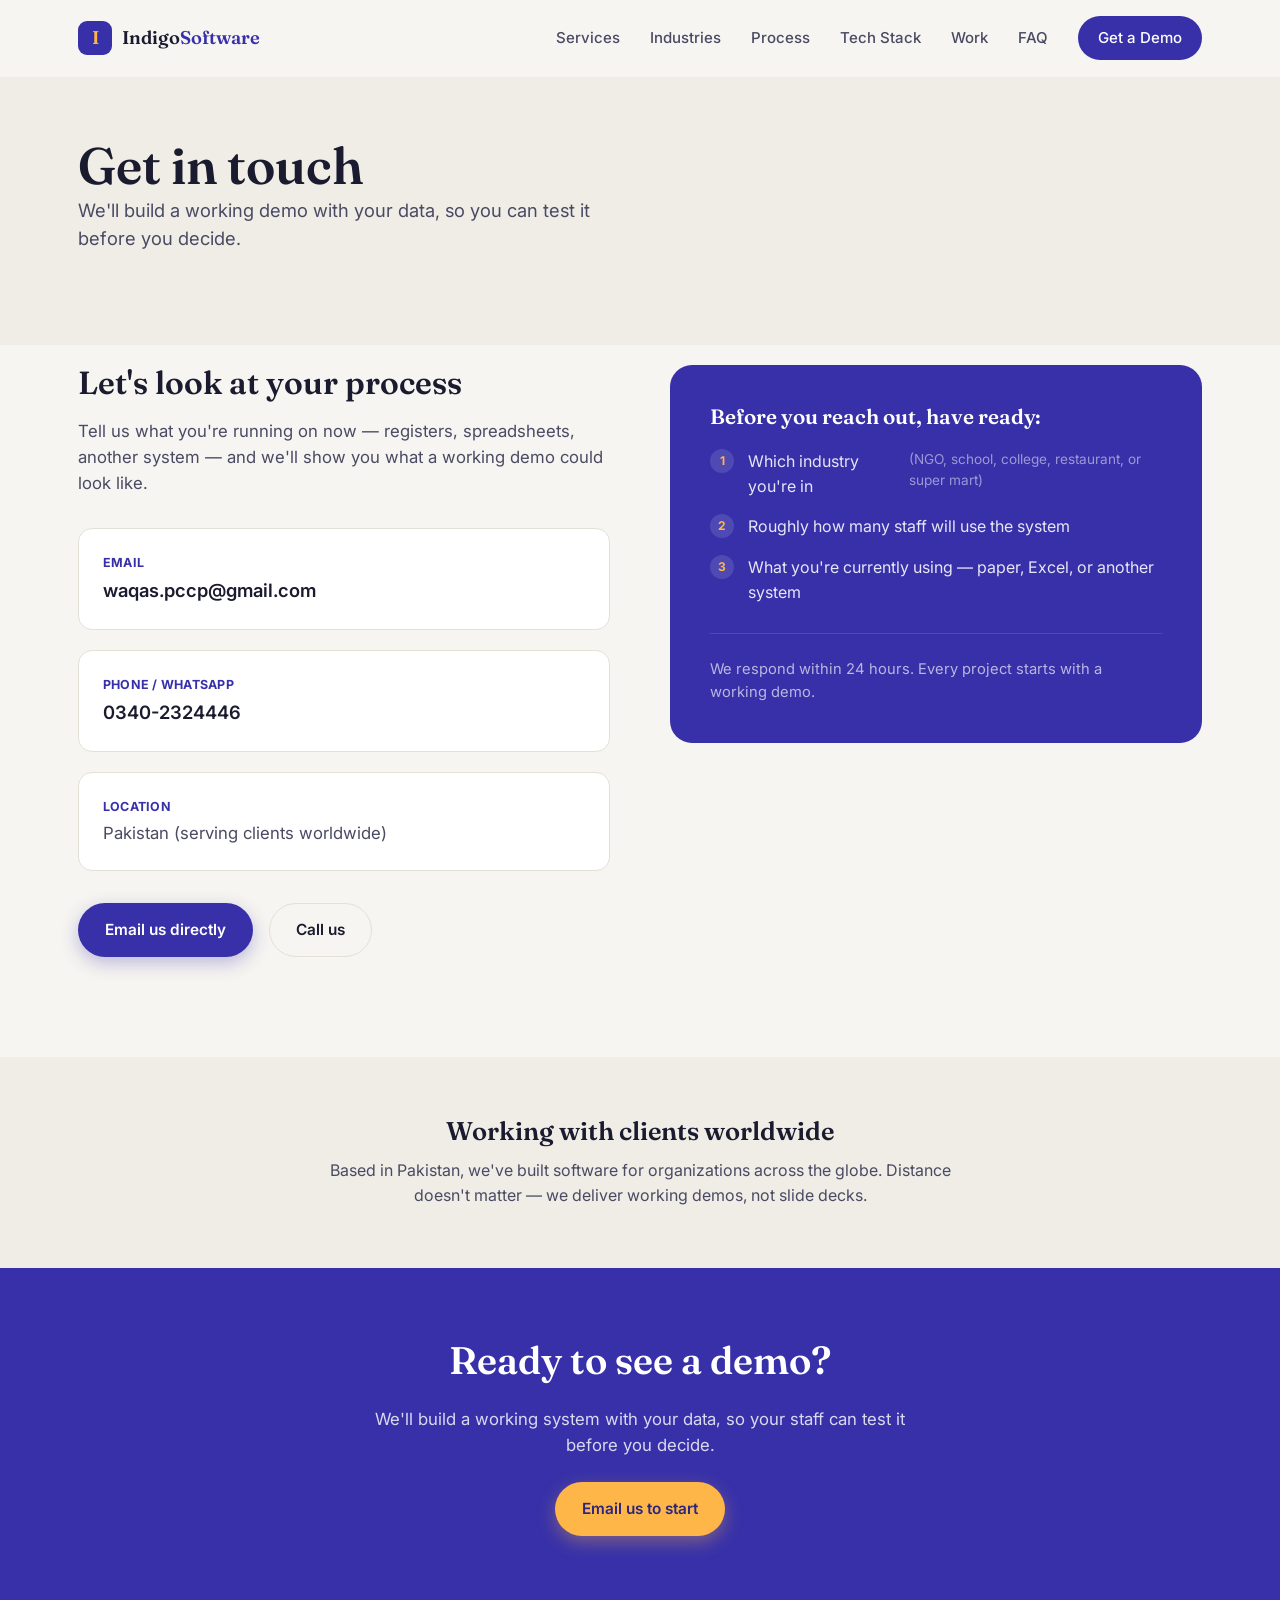
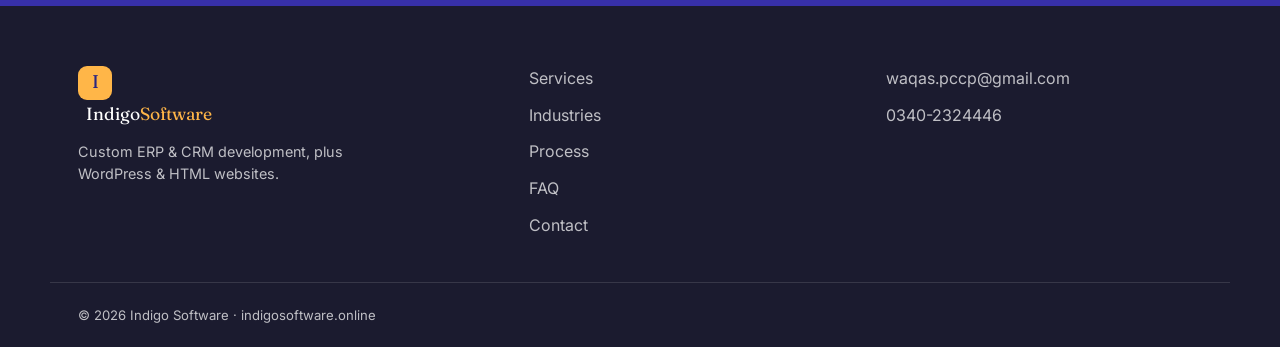
==== contact.html @ b35f8ea0 "Create contact.html" ====
<!DOCTYPE html>
<html lang="en">
<head>
    <meta charset="UTF-8" />
    <meta name="viewport" content="width=device-width, initial-scale=1.0" />
    <title>Contact — Indigo Software | Custom ERP & CRM Development</title>
    <meta name="description" content="Contact Indigo Software for custom ERP and CRM development in PHP & MySQL. Free live demo available. Email waqas.pccp@gmail.com or call 0340-2324446." />
    <meta name="keywords" content="contact Indigo Software, software development contact, ERP developer, CRM developer, PHP MySQL developer" />
    <meta name="author" content="Indigo Software" />
    <link rel="canonical" href="https://indigosoftware.online/contact" />

    <!-- Open Graph -->
    <meta property="og:type" content="website" />
    <meta property="og:site_name" content="Indigo Software" />
    <meta property="og:title" content="Contact — Indigo Software" />
    <meta property="og:description" content="Get in touch for custom ERP and CRM development. Free demo available." />
    <meta property="og:url" content="https://indigosoftware.online/contact" />
    <meta property="og:image" content="https://indigosoftware.online/og-cover.jpg" />
    <meta property="og:locale" content="en_US" />

    <meta name="theme-color" content="#3730A9" />
    <link rel="icon" type="image/svg+xml" href="data:image/svg+xml,%3Csvg xmlns='http://www.w3.org/2000/svg' viewBox='0 0 100 100'%3E%3Crect width='100' height='100' rx='22' fill='%233730A9'/%3E%3Ctext x='50' y='68' font-size='58' font-family='Georgia,serif' fill='%23FFB648' text-anchor='middle'%3EI%3C/text%3E%3C/svg%3E" />

    <link rel="preconnect" href="https://fonts.googleapis.com" />
    <link rel="preconnect" href="https://fonts.gstatic.com" crossorigin />
    <link href="https://fonts.googleapis.com/css2?family=Fraunces:ital,opsz,wght@0,9..144,400;0,9..144,500;0,9..144,600;0,9..144,700;1,9..144,500&family=Inter:wght@400;500;600;700&display=swap" rel="stylesheet" />

    <link rel="stylesheet" href="styles.css" />

    <script type="application/ld+json">
        {
            "@context": "https://schema.org",
            "@type": "ContactPage",
            "name": "Contact Indigo Software",
            "description": "Contact us for custom ERP and CRM development.",
            "url": "https://indigosoftware.online/contact"
        }
    </script>
</head>
<body>

    <div class="progress-bar" id="progressBar"></div>
    <div id="header-root"></div>

    <main id="top">

        <!-- PAGE HEADER -->
        <section style="padding:60px 0 40px;background:var(--bg-alt);">
            <div class="wrap">
                <div class="section-head" style="max-width:100%;">
                    <h1 style="font-size:clamp(2.2rem, 4vw, 3.2rem);">Get in touch</h1>
                    <p style="font-size:1.15rem;max-width:540px;">We'll build a working demo with your data, so you can test it before you decide.</p>
                </div>
            </div>
        </section>

        <!-- CONTACT SECTION -->
        <section class="section" style="padding-top:20px;background:var(--bg);">
            <div class="wrap">
                <div style="display:grid;grid-template-columns:1fr 1fr;gap:60px;align-items:start;">

                    <!-- Contact Info -->
                    <div>
                        <h2 style="font-size:clamp(1.6rem, 2.5vw, 2rem);margin-bottom:16px;">Let's look at your process</h2>
                        <p style="color:var(--ink-soft);font-size:1.05rem;margin-bottom:32px;">Tell us what you're running on now — registers, spreadsheets, another system — and we'll show you what a working demo could look like.</p>

                        <div style="display:flex;flex-direction:column;gap:20px;">
                            <div style="background:var(--card);border-radius:var(--radius-md);padding:24px;border:1px solid var(--line);">
                                <div style="font-size:0.78rem;color:var(--indigo);font-weight:700;letter-spacing:0.02em;text-transform:uppercase;margin-bottom:4px;">Email</div>
                                <a href="mailto:waqas.pccp@gmail.com" style="font-size:1.15rem;font-weight:600;color:var(--ink);text-decoration:none;transition:color .2s ease;" onmouseover="this.style.color='var(--indigo)'" onmouseout="this.style.color='var(--ink)'">waqas.pccp@gmail.com</a>
                            </div>
                            <div style="background:var(--card);border-radius:var(--radius-md);padding:24px;border:1px solid var(--line);">
                                <div style="font-size:0.78rem;color:var(--indigo);font-weight:700;letter-spacing:0.02em;text-transform:uppercase;margin-bottom:4px;">Phone / WhatsApp</div>
                                <a href="tel:+923402324446" style="font-size:1.15rem;font-weight:600;color:var(--ink);text-decoration:none;transition:color .2s ease;" onmouseover="this.style.color='var(--indigo)'" onmouseout="this.style.color='var(--ink)'">0340-2324446</a>
                            </div>
                            <div style="background:var(--card);border-radius:var(--radius-md);padding:24px;border:1px solid var(--line);">
                                <div style="font-size:0.78rem;color:var(--indigo);font-weight:700;letter-spacing:0.02em;text-transform:uppercase;margin-bottom:4px;">Location</div>
                                <div style="font-size:1.05rem;color:var(--ink-soft);">Pakistan (serving clients worldwide)</div>
                            </div>
                        </div>

                        <!-- Social / Quick links -->
                        <div style="margin-top:32px;display:flex;gap:16px;flex-wrap:wrap;">
                            <a href="mailto:waqas.pccp@gmail.com" class="btn btn-primary" style="background:var(--indigo);color:#fff;box-shadow:0 6px 18px rgba(55,48,169,0.30);">Email us directly</a>
                            <a href="tel:+923402324446" class="btn btn-ghost">Call us</a>
                        </div>
                    </div>

                    <!-- What to prepare -->
                    <div style="background:var(--indigo);border-radius:var(--radius-lg);padding:40px;color:#fff;">
                        <h3 style="color:#fff;font-size:1.3rem;margin-bottom:20px;">Before you reach out, have ready:</h3>
                        <ul style="display:flex;flex-direction:column;gap:16px;list-style:none;padding:0;margin:0;">
                            <li style="display:flex;gap:14px;align-items:flex-start;font-size:1rem;color:rgba(255,255,255,0.88);">
                                <span style="flex:none;width:24px;height:24px;border-radius:999px;background:rgba(255,255,255,0.12);display:flex;align-items:center;justify-content:center;font-weight:700;font-size:0.75rem;color:var(--amber);">1</span>
                                Which industry you're in <span style="color:rgba(255,255,255,0.5);font-size:0.85rem;">(NGO, school, college, restaurant, or super mart)</span>
                            </li>
                            <li style="display:flex;gap:14px;align-items:flex-start;font-size:1rem;color:rgba(255,255,255,0.88);">
                                <span style="flex:none;width:24px;height:24px;border-radius:999px;background:rgba(255,255,255,0.12);display:flex;align-items:center;justify-content:center;font-weight:700;font-size:0.75rem;color:var(--amber);">2</span>
                                Roughly how many staff will use the system
                            </li>
                            <li style="display:flex;gap:14px;align-items:flex-start;font-size:1rem;color:rgba(255,255,255,0.88);">
                                <span style="flex:none;width:24px;height:24px;border-radius:999px;background:rgba(255,255,255,0.12);display:flex;align-items:center;justify-content:center;font-weight:700;font-size:0.75rem;color:var(--amber);">3</span>
                                What you're currently using — paper, Excel, or another system
                            </li>
                        </ul>
                        <div style="margin-top:28px;padding-top:24px;border-top:1px solid rgba(255,255,255,0.12);">
                            <p style="color:rgba(255,255,255,0.65);font-size:0.92rem;">We respond within 24 hours. Every project starts with a working demo.</p>
                        </div>
                    </div>

                </div>
            </div>
        </section>

        <!-- MAP / LOCATION (optional) -->
        <section class="section" style="background:var(--bg-alt);padding:60px 0;">
            <div class="wrap">
                <div style="text-align:center;max-width:640px;margin:0 auto;">
                    <h2 style="font-size:clamp(1.4rem, 2vw, 1.8rem);margin-bottom:12px;">Working with clients worldwide</h2>
                    <p style="color:var(--ink-soft);">Based in Pakistan, we've built software for organizations across the globe. Distance doesn't matter — we deliver working demos, not slide decks.</p>
                </div>
            </div>
        </section>

        <!-- CTA -->
        <section class="section demo-promise" style="padding:70px 0;">
            <div class="wrap demo-inner" style="display:flex;flex-direction:column;align-items:center;text-align:center;gap:24px;">
                <h2 style="color:#fff;font-size:clamp(1.8rem, 3vw, 2.4rem);">Ready to see a demo?</h2>
                <p style="color:rgba(255,255,255,0.82);font-size:1.05rem;max-width:540px;">We'll build a working system with your data, so your staff can test it before you decide.</p>
                <a href="mailto:waqas.pccp@gmail.com" class="btn btn-primary" style="background:var(--amber);color:var(--indigo-deep);box-shadow:0 6px 18px rgba(255,182,72,0.35);">Email us to start</a>
            </div>
        </section>

    </main>

    <div id="footer-root"></div>

    <script src="components/header.js"></script>
    <script src="components/footer.js"></script>
    <script src="script.js"></script>
</body>
</html>
---- styles.css ----
/* ============ TOKENS ============ */
:root{
  --ink:#1B1B2F;
  --ink-soft:#4A4A63;
  --bg:#F6F5F1;
  --bg-alt:#EFEDE6;
  --card:#FFFFFF;
  --indigo:#3730A9;
  --indigo-deep:#2B2680;
  --violet:#6D5EF5;
  --amber:#FFB648;
  --teal:#1FA37D;
  --line:#E3E0D6;

  --serif: "Fraunces", Georgia, serif;
  --sans: "Inter", -apple-system, BlinkMacSystemFont, "Segoe UI", sans-serif;

  --radius-sm: 8px;
  --radius-md: 14px;
  --radius-lg: 22px;

  --maxw: 1180px;
}

*{box-sizing:border-box;}
html{scroll-behavior:smooth;}
body{
  margin:0;
  font-family:var(--sans);
  color:var(--ink);
  background:var(--bg);
  line-height:1.55;
  -webkit-font-smoothing:antialiased;
}
img{max-width:100%;display:block;}
a{color:inherit;text-decoration:none;}
ul{margin:0;padding:0;list-style:none;}
h1,h2,h3,h4{font-family:var(--serif);font-weight:600;line-height:1.15;margin:0;color:var(--ink);}
p{margin:0;}

.wrap{max-width:var(--maxw);margin:0 auto;padding:0 28px;}

@media (prefers-reduced-motion: reduce){
  *{animation-duration:0.001ms !important; animation-iteration-count:1 !important; transition-duration:0.001ms !important; scroll-behavior:auto !important;}
}

/* ============ PROGRESS BAR ============ */
.progress-bar{
  position:fixed; top:0; left:0; height:3px; width:0%;
  background:linear-gradient(90deg, var(--amber), var(--violet));
  z-index:200; transition:width 0.1s linear;
}

/* ============ BUTTONS ============ */
.btn{
  display:inline-flex; align-items:center; justify-content:center;
  padding:14px 26px; border-radius:999px; font-weight:600; font-size:0.96rem;
  cursor:pointer; border:1.5px solid transparent; transition:transform .18s ease, box-shadow .18s ease, background .18s ease, border-color .18s ease;
}
.btn-primary{
  background:var(--amber); color:var(--indigo-deep); box-shadow:0 6px 18px rgba(255,182,72,0.35);
}
.btn-primary:hover{ transform:translateY(-2px); box-shadow:0 10px 24px rgba(255,182,72,0.45); }
.btn-ghost{
  background:transparent; color:var(--ink); border-color:var(--line);
}
.btn-ghost:hover{ border-color:var(--indigo); color:var(--indigo); }
.btn-block{ width:100%; margin-top:20px; }

/* ============ HEADER ============ */
.site-header{
  position:sticky; top:0; z-index:100;
  background:rgba(246,245,241,0.86);
  backdrop-filter:blur(10px);
  border-bottom:1px solid transparent;
  transition:border-color .25s ease, box-shadow .25s ease;
}
.site-header.is-scrolled{
  border-bottom-color:var(--line);
  box-shadow:0 4px 24px rgba(27,27,47,0.05);
}
.header-inner{
  display:flex; align-items:center; justify-content:space-between;
  height:76px;
}
.brand{ display:flex; align-items:center; gap:10px; font-family:var(--serif); font-size:1.15rem; font-weight:600; }
.brand-mark{
  width:34px; height:34px; border-radius:9px; background:var(--indigo);
  color:var(--amber); display:flex; align-items:center; justify-content:center;
  font-family:var(--serif); font-size:1.15rem;
}
.brand-name em{ font-style:normal; color:var(--indigo); }

.main-nav{ display:flex; align-items:center; gap:30px; }
.main-nav a{ font-size:0.94rem; font-weight:500; color:var(--ink-soft); transition:color .2s ease; position:relative; }
.main-nav a:not(.nav-cta):hover{ color:var(--indigo); }
.main-nav a:not(.nav-cta)::after{
  content:""; position:absolute; left:0; right:0; bottom:-6px; height:2px;
  background:var(--amber); transform:scaleX(0); transform-origin:left; transition:transform .25s ease;
}
.main-nav a:not(.nav-cta):hover::after{ transform:scaleX(1); }
.nav-cta{
  background:var(--indigo); color:#fff !important; padding:10px 20px; border-radius:999px;
  font-weight:600; transition:background .2s ease, transform .2s ease;
}
.nav-cta:hover{ background:var(--indigo-deep); transform:translateY(-1px); }

.nav-toggle{ display:none; flex-direction:column; gap:5px; background:none; border:none; cursor:pointer; padding:6px; }
.nav-toggle span{ width:24px; height:2px; background:var(--ink); border-radius:2px; transition:transform .25s ease, opacity .25s ease; }

/* ============ HERO ============ */
.hero{ position:relative; overflow:hidden; color:#fff; }
.hero-bg{ position:absolute; inset:0; z-index:0; }
.hero-svg{ width:100%; height:100%; }
.hero-inner{ position:relative; z-index:1; padding:150px 28px 110px; }
.hero-copy{ max-width:680px; }
.hero-kicker{
  font-family:var(--sans); font-weight:600; font-size:0.85rem; letter-spacing:0.02em;
  color:var(--amber); margin-bottom:18px;
}
.hero-title{ font-size:clamp(2.4rem, 5.2vw, 3.9rem); color:#fff; margin-bottom:22px; }
.reveal-line{ display:block; overflow:hidden; }
.reveal-line span{
  display:inline-block; transform:translateY(110%); opacity:0;
  animation:revealUp .8s cubic-bezier(.22,1,.36,1) forwards;
}
.reveal-line:nth-child(1) span{ animation-delay:.05s; }
.reveal-line:nth-child(2) span{ animation-delay:.18s; }
.reveal-line:nth-child(3) span{ animation-delay:.31s; }
@keyframes revealUp{ to{ transform:translateY(0); opacity:1; } }
.italic-accent{ font-style:italic; color:var(--amber); }

.hero-sub{ font-size:1.08rem; color:rgba(255,255,255,0.82); max-width:540px; margin-bottom:34px; }
.hero-actions{ display:flex; gap:16px; flex-wrap:wrap; margin-bottom:56px; }
.hero .btn-ghost{ color:#fff; border-color:rgba(255,255,255,0.35); }
.hero .btn-ghost:hover{ border-color:#fff; }

.hero-stats{ display:flex; gap:44px; margin:0; padding-top:28px; border-top:1px solid rgba(255,255,255,0.18); flex-wrap:wrap; }
.hero-stats > div{ display:flex; flex-direction:column; }
.hero-stats dt{ font-family:var(--serif); font-size:2.1rem; font-weight:600; color:var(--amber); }
.hero-stats dd{ margin:2px 0 0; font-size:0.85rem; color:rgba(255,255,255,0.75); }

/* ============ TRUST STRIP ============ */
.strip{ background:var(--indigo-deep); padding:16px 0; }
.strip-inner{ display:flex; align-items:center; gap:26px; flex-wrap:wrap; }
.strip-label{ color:rgba(255,255,255,0.55); font-size:0.85rem; font-weight:600; }
.strip-list{ display:flex; gap:10px; flex-wrap:wrap; }
.strip-list li{
  color:#fff; font-size:0.88rem; font-weight:600; padding:6px 16px;
  border:1px solid rgba(255,255,255,0.22); border-radius:999px;
}

/* ============ SECTIONS COMMON ============ */
.section{ padding:100px 0; }
.section-head{ max-width:640px; margin-bottom:52px; }
.section-head h2{ font-size:clamp(1.9rem, 3vw, 2.5rem); margin-bottom:14px; }
.section-head p{ color:var(--ink-soft); font-size:1.05rem; }

/* ============ SERVICES ============ */
.services{ background:var(--bg); }
.services-grid{ display:grid; grid-template-columns:1.05fr 0.95fr; gap:26px; }
.service-card{
  border-radius:var(--radius-lg); padding:42px; position:relative;
}
.service-primary{ background:var(--indigo); color:#fff; }
.service-secondary{ background:var(--card); border:1px solid var(--line); }
.service-tag{
  display:inline-block; font-size:0.76rem; font-weight:700; letter-spacing:0.03em;
  padding:5px 12px; border-radius:999px; background:var(--amber); color:var(--indigo-deep); margin-bottom:18px;
}
.service-tag-alt{ background:var(--bg-alt); color:var(--indigo); }
.service-card h3{ font-size:1.5rem; margin-bottom:14px; }
.service-primary h3{ color:#fff; }
.service-card > p{ margin-bottom:20px; }
.service-primary > p{ color:rgba(255,255,255,0.85); }
.service-secondary > p{ color:var(--ink-soft); }
.service-points{ display:flex; flex-direction:column; gap:10px; }
.service-points li{ position:relative; padding-left:22px; font-size:0.96rem; }
.service-points li::before{
  content:""; position:absolute; left:0; top:9px; width:8px; height:8px; border-radius:2px;
  background:var(--amber);
}
.service-secondary .service-points li::before{ background:var(--indigo); }

/* ============ INDUSTRIES TABS ============ */
.industries{ background:var(--bg-alt); }
.tab-buttons{ display:flex; flex-wrap:wrap; gap:10px; margin-bottom:34px; }
.tab-btn{
  font-family:var(--sans); font-weight:600; font-size:0.94rem; padding:12px 22px;
  border-radius:999px; border:1.5px solid var(--line); background:var(--card); color:var(--ink-soft);
  cursor:pointer; transition:all .2s ease;
}
.tab-btn:hover{ border-color:var(--indigo); color:var(--indigo); }
.tab-btn.is-active{ background:var(--indigo); border-color:var(--indigo); color:#fff; }

.tab-panels{ background:var(--card); border-radius:var(--radius-lg); padding:44px; border:1px solid var(--line); }
.tab-panel{ display:none; }
.tab-panel.is-active{ display:grid; grid-template-columns:1fr 1fr; gap:40px; align-items:center; animation:panelFade .4s ease; }
@keyframes panelFade{ from{ opacity:0; transform:translateY(6px);} to{ opacity:1; transform:translateY(0);} }
.tab-panel-copy h3{ font-size:1.5rem; margin-bottom:14px; }
.tab-panel-copy > p{ color:var(--ink-soft); margin-bottom:22px; }
.tab-panel-copy ul{ display:flex; flex-direction:column; gap:12px; }
.tab-panel-copy ul li{
  font-size:0.95rem; font-weight:600; padding:12px 16px; background:var(--bg-alt);
  border-radius:var(--radius-sm); border-left:3px solid var(--amber);
}
.tab-panel-shot{ margin:0; }
.tab-panel-shot img{
  width:100%; border-radius:var(--radius-md); border:1px solid var(--line);
  box-shadow:0 18px 40px rgba(27,27,47,0.10);
}
.tab-panel-shot figcaption{
  margin-top:10px; font-size:0.82rem; color:var(--ink-soft); text-align:center;
}

/* ============ DEMO PROMISE ============ */
.demo-promise{ background:var(--indigo); color:#fff; }
.demo-inner{ display:grid; grid-template-columns:0.9fr 1.1fr; gap:56px; }
.demo-copy h2{ color:#fff; font-size:clamp(1.9rem, 3vw, 2.5rem); margin-bottom:16px; }
.demo-copy p{ color:rgba(255,255,255,0.82); margin-bottom:28px; font-size:1.05rem; }
.demo-steps{ display:flex; flex-direction:column; gap:24px; }
.demo-steps li{ display:flex; gap:18px; align-items:flex-start; }
.step-no{
  flex:none; width:34px; height:34px; border-radius:9px; background:rgba(255,255,255,0.12);
  color:var(--amber); display:flex; align-items:center; justify-content:center; font-family:var(--serif); font-weight:600;
}
.demo-steps h4{ color:#fff; font-size:1.05rem; margin-bottom:5px; }
.demo-steps p{ color:rgba(255,255,255,0.72); font-size:0.92rem; margin:0; }

/* ============ TECH STACK ============ */
.stack{ background:var(--bg); }
.stack-grid{ display:grid; grid-template-columns:repeat(4, 1fr); gap:20px; }
.stack-item{
  padding:30px 26px; border-radius:var(--radius-md); background:var(--card); border:1px solid var(--line);
  transition:border-color .2s ease, transform .2s ease;
}
.stack-item:hover{ border-color:var(--indigo); transform:translateY(-3px); }
.stack-item h3{ font-size:1.15rem; color:var(--indigo); margin-bottom:8px; }
.stack-item p{ color:var(--ink-soft); font-size:0.92rem; }

/* ============ WORK ============ */
.work{ background:var(--bg-alt); }
.work .section-head{ max-width:720px; }
.gallery{
  display:grid; grid-template-columns:repeat(4, 1fr); gap:20px; margin-bottom:44px;
}
.gallery-item{ margin:0; }
.gallery-item img{
  width:100%; border-radius:var(--radius-md); border:1px solid var(--line);
  transition:transform .25s ease, box-shadow .25s ease;
}
.gallery-item:hover img{ transform:translateY(-4px); box-shadow:0 16px 30px rgba(27,27,47,0.12); }
.gallery-item figcaption{ margin-top:12px; }
.gallery-item figcaption h3{ font-size:1rem; margin-bottom:2px; }
.gallery-item figcaption p{ font-size:0.85rem; color:var(--ink-soft); }
.work-badges{ display:flex; gap:14px; flex-wrap:wrap; margin-top:10px; }
.work-badges span{
  background:var(--card); border:1px solid var(--line); padding:10px 20px; border-radius:999px;
  font-size:0.9rem; font-weight:600; color:var(--indigo);
}

/* ============ FAQ / ACCORDION ============ */
.faq{ background:var(--bg); }
.accordion{ max-width:760px; }
.acc-item{ border-bottom:1px solid var(--line); }
.acc-trigger{
  width:100%; text-align:left; background:none; border:none; cursor:pointer;
  font-family:var(--serif); font-size:1.12rem; font-weight:600; color:var(--ink);
  padding:22px 34px 22px 0; position:relative;
}
.acc-trigger::after{
  content:"+"; position:absolute; right:4px; top:20px; font-size:1.4rem; color:var(--indigo);
  transition:transform .25s ease;
}
.acc-item.is-open .acc-trigger::after{ content:"–"; }
.acc-panel{ max-height:0; overflow:hidden; transition:max-height .3s ease; }
.acc-item.is-open .acc-panel{ max-height:200px; }
.acc-panel p{ padding-bottom:22px; color:var(--ink-soft); max-width:600px; }

/* ============ CONTACT ============ */
.contact{ background:var(--indigo-deep); color:#fff; }
.contact-inner{ display:grid; grid-template-columns:1.1fr 0.9fr; gap:56px; align-items:start; }
.contact-copy h2{ color:#fff; font-size:clamp(1.9rem, 3vw, 2.5rem); margin-bottom:16px; }
.contact-copy > p{ color:rgba(255,255,255,0.82); font-size:1.05rem; margin-bottom:34px; max-width:460px; }
.contact-methods{ display:flex; flex-direction:column; gap:18px; }
.contact-method{
  display:flex; flex-direction:column; gap:2px; padding:18px 24px; border-radius:var(--radius-md);
  background:rgba(255,255,255,0.06); border:1px solid rgba(255,255,255,0.14); transition:background .2s ease, transform .2s ease;
  max-width:360px;
}
.contact-method:hover{ background:rgba(255,255,255,0.12); transform:translateX(4px); }
.contact-label{ font-size:0.78rem; color:var(--amber); font-weight:700; letter-spacing:0.02em; }
.contact-value{ font-size:1.05rem; font-weight:600; }

.contact-card{ background:#fff; color:var(--ink); border-radius:var(--radius-lg); padding:36px; }
.contact-card h3{ font-size:1.15rem; margin-bottom:18px; }
.contact-card ul{ display:flex; flex-direction:column; gap:12px; margin-bottom:6px; }
.contact-card ul li{ font-size:0.94rem; color:var(--ink-soft); padding-left:20px; position:relative; }
.contact-card ul li::before{ content:"—"; position:absolute; left:0; color:var(--indigo); }

/* ============ FOOTER ============ */
.site-footer{ background:var(--ink); color:rgba(255,255,255,0.72); padding:60px 0 0; }
.footer-inner{ display:grid; grid-template-columns:1.3fr 1fr 1fr; gap:40px; padding-bottom:44px; border-bottom:1px solid rgba(255,255,255,0.12); }
.footer-brand .brand-mark{ background:var(--amber); color:var(--indigo-deep); }
.footer-brand .brand-name{ font-family:var(--serif); font-size:1.1rem; color:#fff; margin-left:8px; }
.footer-brand .brand-name em{ font-style:normal; color:var(--amber); }
.footer-brand p{ margin-top:14px; font-size:0.9rem; max-width:280px; }
.footer-nav{ display:flex; flex-direction:column; gap:12px; }
.footer-nav a:hover{ color:#fff; }
.footer-contact{ display:flex; flex-direction:column; gap:12px; }
.footer-contact a:hover{ color:var(--amber); }
.footer-bottom{ padding:22px 28px; font-size:0.82rem; }

/* ============ RESPONSIVE ============ */
@media (max-width: 900px){
  .services-grid{ grid-template-columns:1fr; }
  .demo-inner{ grid-template-columns:1fr; }
  .stack-grid{ grid-template-columns:repeat(2, 1fr); }
  .tab-panel.is-active{ grid-template-columns:1fr; }
  .tab-panel-shot{ order:-1; }
  .contact-inner{ grid-template-columns:1fr; }
  .footer-inner{ grid-template-columns:1fr; gap:28px; }
  .gallery{ grid-template-columns:repeat(2, 1fr); }
}

@media (max-width: 760px){
  .main-nav{
    position:fixed; top:76px; left:0; right:0; bottom:0;
    background:var(--bg); flex-direction:column; align-items:flex-start; gap:0;
    padding:20px 28px; transform:translateX(100%); transition:transform .3s ease;
    overflow-y:auto;
  }
  .main-nav.is-open{ transform:translateX(0); }
  .main-nav a{ width:100%; padding:16px 0; border-bottom:1px solid var(--line); }
  .main-nav .nav-cta{ margin-top:16px; text-align:center; }
  .nav-toggle{ display:flex; }
  .nav-toggle.is-open span:nth-child(1){ transform:translateY(7px) rotate(45deg); }
  .nav-toggle.is-open span:nth-child(2){ opacity:0; }
  .nav-toggle.is-open span:nth-child(3){ transform:translateY(-7px) rotate(-45deg); }

  .hero-inner{ padding:120px 20px 80px; }
  .hero-stats{ gap:28px; }
  .section{ padding:70px 0; }
  .wrap{ padding:0 20px; }
  .stack-grid{ grid-template-columns:1fr; }
  .tab-buttons{ overflow-x:auto; flex-wrap:nowrap; padding-bottom:6px; }
  .tab-panels{ padding:28px; }
  .gallery{ grid-template-columns:1fr 1fr; gap:14px; }
}
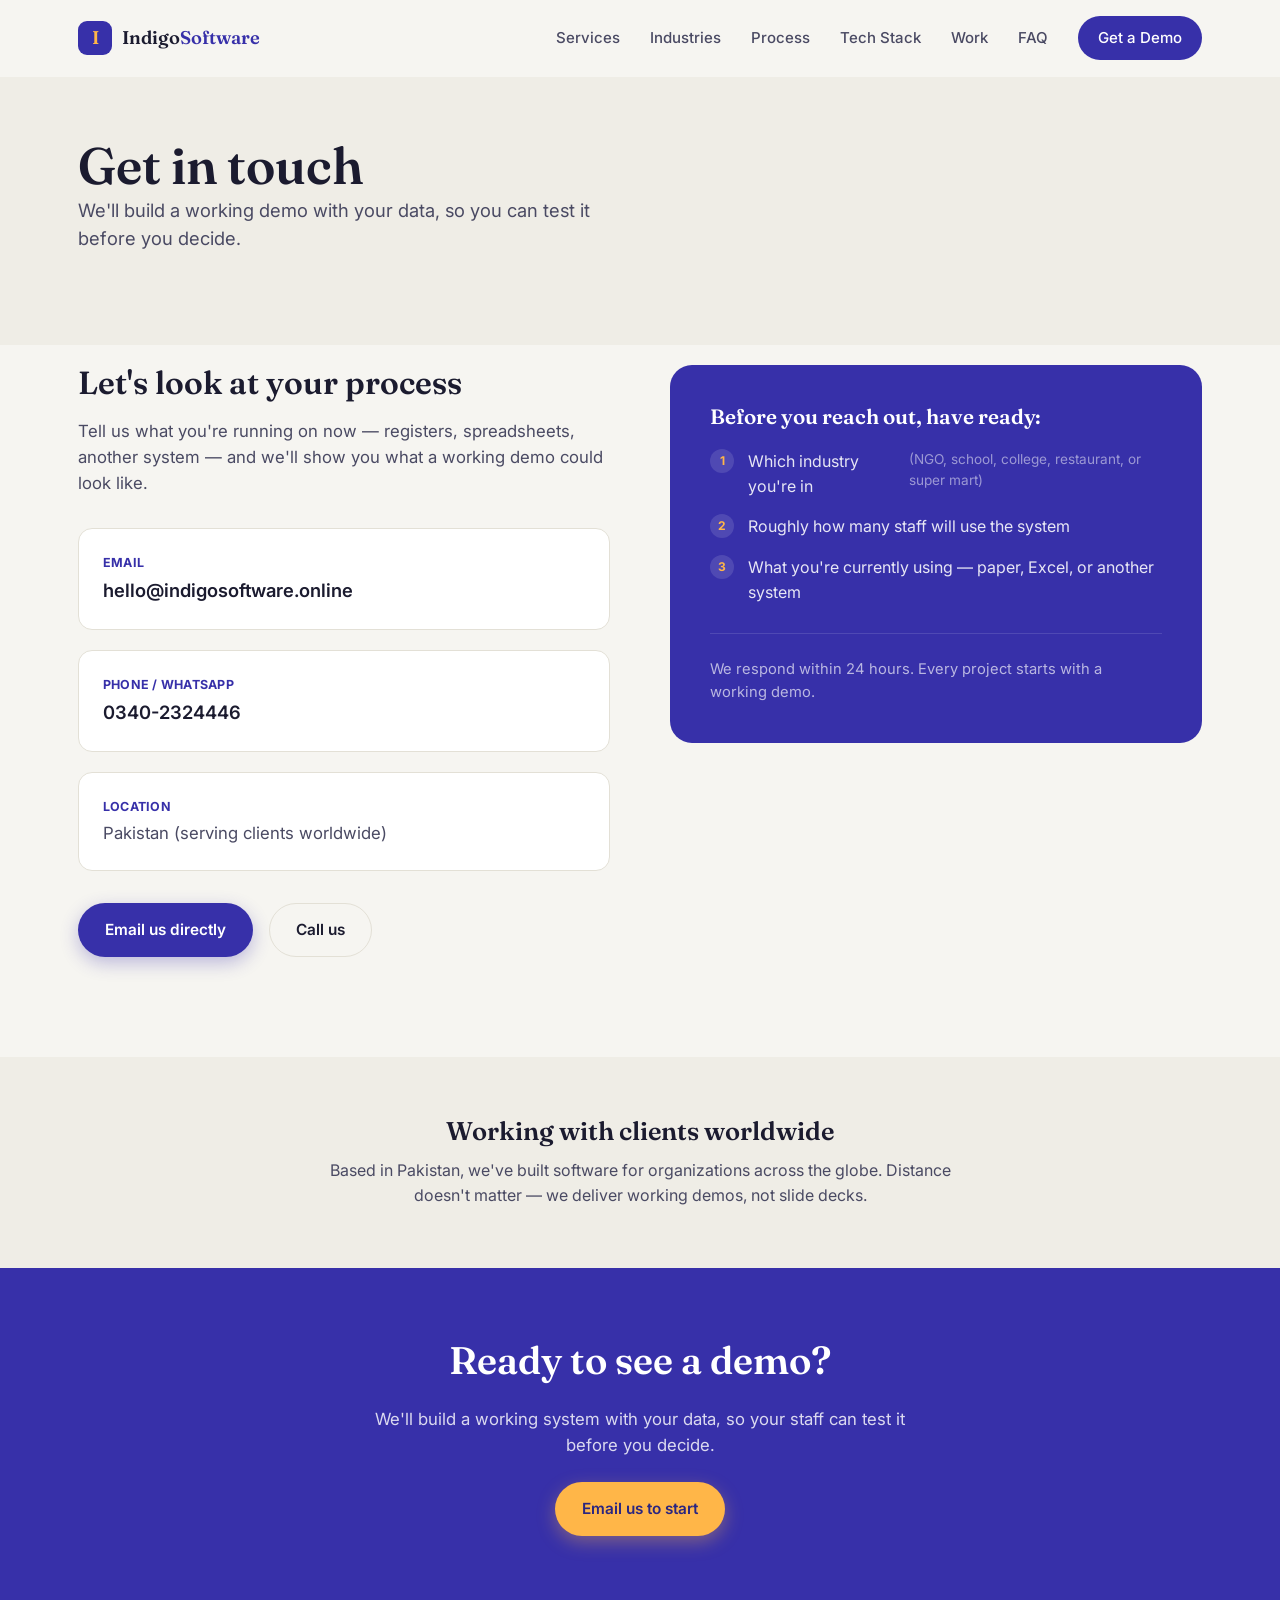
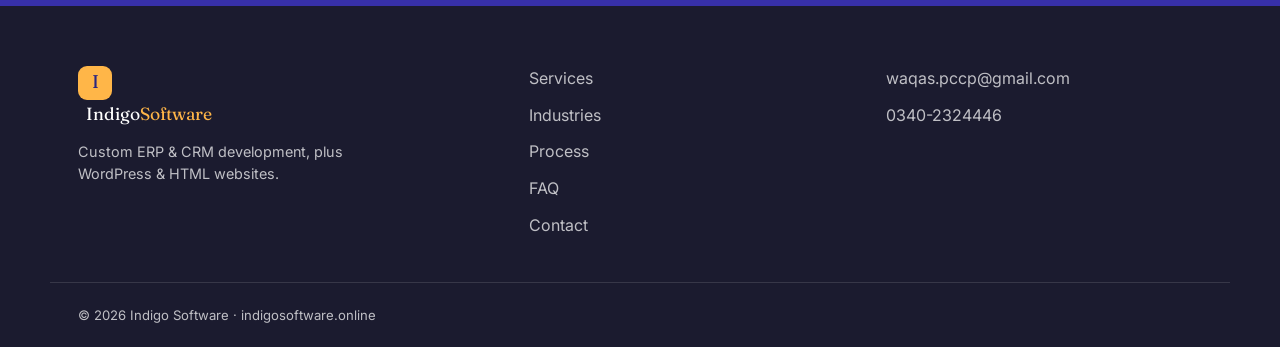
==== commit 1c27d121: "Update contact.html" ====
--- a/contact.html
+++ b/contact.html
@@ -67,7 +67,7 @@
                         <div style="display:flex;flex-direction:column;gap:20px;">
                             <div style="background:var(--card);border-radius:var(--radius-md);padding:24px;border:1px solid var(--line);">
                                 <div style="font-size:0.78rem;color:var(--indigo);font-weight:700;letter-spacing:0.02em;text-transform:uppercase;margin-bottom:4px;">Email</div>
-                                <a href="mailto:waqas.pccp@gmail.com" style="font-size:1.15rem;font-weight:600;color:var(--ink);text-decoration:none;transition:color .2s ease;" onmouseover="this.style.color='var(--indigo)'" onmouseout="this.style.color='var(--ink)'">waqas.pccp@gmail.com</a>
+                                <a href="mailto:hello@indigosoftware.online" style="font-size:1.15rem;font-weight:600;color:var(--ink);text-decoration:none;transition:color .2s ease;" onmouseover="this.style.color='var(--indigo)'" onmouseout="this.style.color='var(--ink)'">hello@indigosoftware.online</a>
                             </div>
                             <div style="background:var(--card);border-radius:var(--radius-md);padding:24px;border:1px solid var(--line);">
                                 <div style="font-size:0.78rem;color:var(--indigo);font-weight:700;letter-spacing:0.02em;text-transform:uppercase;margin-bottom:4px;">Phone / WhatsApp</div>
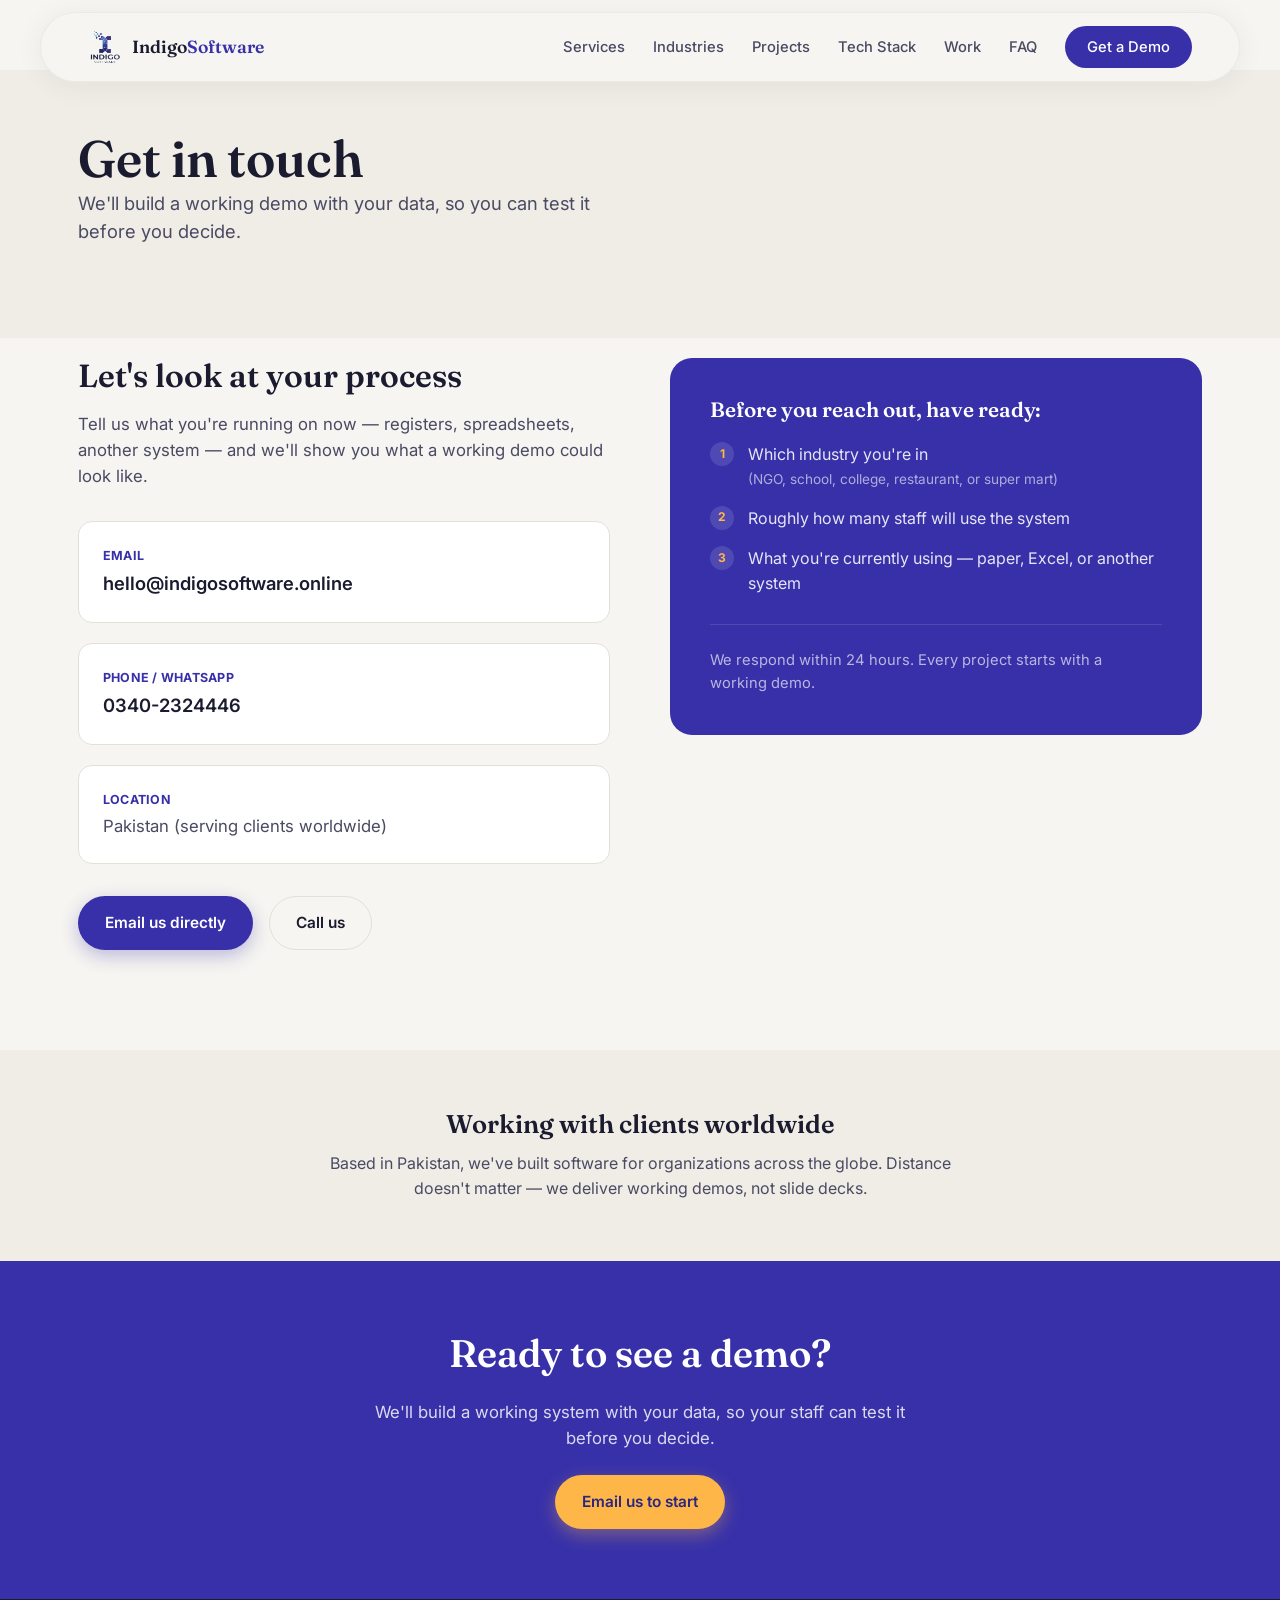
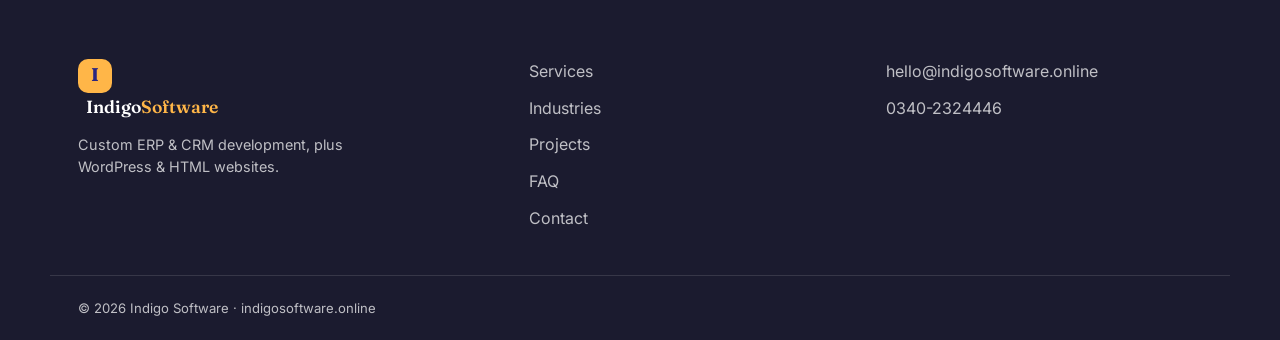
==== commit 55f2eef0: "Update contact.html" ====
--- a/contact.html
+++ b/contact.html
@@ -27,6 +27,99 @@
 
     <link rel="stylesheet" href="styles.css" />
 
+    <style>
+        .contact-hero {
+            padding: 60px 0 40px;
+            background: var(--bg-alt);
+        }
+        .contact-grid {
+            display: grid;
+            grid-template-columns: 1fr 1fr;
+            gap: 60px;
+            align-items: start;
+        }
+        .contact-info-list {
+            display: flex;
+            flex-direction: column;
+            gap: 20px;
+        }
+        .contact-card-item {
+            background: var(--card);
+            border-radius: var(--radius-md);
+            padding: 24px;
+            border: 1px solid var(--line);
+        }
+        .contact-card-label {
+            font-size: 0.78rem;
+            color: var(--indigo);
+            font-weight: 700;
+            letter-spacing: 0.02em;
+            text-transform: uppercase;
+            margin-bottom: 4px;
+        }
+        .contact-card-link {
+            font-size: 1.15rem;
+            font-weight: 600;
+            color: var(--ink);
+            text-decoration: none;
+            transition: color .2s ease;
+            word-break: break-word;
+        }
+        .contact-card-link:hover {
+            color: var(--indigo);
+        }
+        .contact-quick-actions {
+            margin-top: 32px;
+            display: flex;
+            gap: 16px;
+            flex-wrap: wrap;
+        }
+        .contact-prep-box {
+            background: var(--indigo);
+            border-radius: var(--radius-lg);
+            padding: 40px;
+            color: #fff;
+        }
+
+        @media (max-width: 900px) {
+            .contact-grid {
+                grid-template-columns: 1fr;
+                gap: 40px;
+            }
+        }
+
+        @media (max-width: 760px) {
+            .contact-hero {
+                padding: 40px 0 30px;
+            }
+            .contact-card-item {
+                padding: 18px;
+            }
+            .contact-card-link {
+                font-size: 1rem;
+            }
+            .contact-prep-box {
+                padding: 28px 20px;
+            }
+            .contact-quick-actions {
+                margin-top: 24px;
+                gap: 12px;
+            }
+            .contact-quick-actions .btn {
+                width: 100%;
+            }
+        }
+
+        @media (max-width: 480px) {
+            .contact-hero {
+                padding: 30px 0 20px;
+            }
+            .contact-prep-box {
+                padding: 20px 16px;
+            }
+        }
+    </style>
+
     <script type="application/ld+json">
         {
             "@context": "https://schema.org",
@@ -45,7 +138,7 @@
     <main id="top">
 
         <!-- PAGE HEADER -->
-        <section style="padding:60px 0 40px;background:var(--bg-alt);">
+        <section class="contact-hero">
             <div class="wrap">
                 <div class="section-head" style="max-width:100%;">
                     <h1 style="font-size:clamp(2.2rem, 4vw, 3.2rem);">Get in touch</h1>
@@ -57,42 +150,42 @@
         <!-- CONTACT SECTION -->
         <section class="section" style="padding-top:20px;background:var(--bg);">
             <div class="wrap">
-                <div style="display:grid;grid-template-columns:1fr 1fr;gap:60px;align-items:start;">
+                <div class="contact-grid">
 
                     <!-- Contact Info -->
                     <div>
                         <h2 style="font-size:clamp(1.6rem, 2.5vw, 2rem);margin-bottom:16px;">Let's look at your process</h2>
                         <p style="color:var(--ink-soft);font-size:1.05rem;margin-bottom:32px;">Tell us what you're running on now — registers, spreadsheets, another system — and we'll show you what a working demo could look like.</p>
 
-                        <div style="display:flex;flex-direction:column;gap:20px;">
-                            <div style="background:var(--card);border-radius:var(--radius-md);padding:24px;border:1px solid var(--line);">
-                                <div style="font-size:0.78rem;color:var(--indigo);font-weight:700;letter-spacing:0.02em;text-transform:uppercase;margin-bottom:4px;">Email</div>
-                                <a href="mailto:hello@indigosoftware.online" style="font-size:1.15rem;font-weight:600;color:var(--ink);text-decoration:none;transition:color .2s ease;" onmouseover="this.style.color='var(--indigo)'" onmouseout="this.style.color='var(--ink)'">hello@indigosoftware.online</a>
+                        <div class="contact-info-list">
+                            <div class="contact-card-item">
+                                <div class="contact-card-label">Email</div>
+                                <a href="mailto:hello@indigosoftware.online" class="contact-card-link">hello@indigosoftware.online</a>
                             </div>
-                            <div style="background:var(--card);border-radius:var(--radius-md);padding:24px;border:1px solid var(--line);">
-                                <div style="font-size:0.78rem;color:var(--indigo);font-weight:700;letter-spacing:0.02em;text-transform:uppercase;margin-bottom:4px;">Phone / WhatsApp</div>
-                                <a href="tel:+923402324446" style="font-size:1.15rem;font-weight:600;color:var(--ink);text-decoration:none;transition:color .2s ease;" onmouseover="this.style.color='var(--indigo)'" onmouseout="this.style.color='var(--ink)'">0340-2324446</a>
+                            <div class="contact-card-item">
+                                <div class="contact-card-label">Phone / WhatsApp</div>
+                                <a href="tel:+923402324446" class="contact-card-link">0340-2324446</a>
                             </div>
-                            <div style="background:var(--card);border-radius:var(--radius-md);padding:24px;border:1px solid var(--line);">
-                                <div style="font-size:0.78rem;color:var(--indigo);font-weight:700;letter-spacing:0.02em;text-transform:uppercase;margin-bottom:4px;">Location</div>
+                            <div class="contact-card-item">
+                                <div class="contact-card-label">Location</div>
                                 <div style="font-size:1.05rem;color:var(--ink-soft);">Pakistan (serving clients worldwide)</div>
                             </div>
                         </div>
 
                         <!-- Social / Quick links -->
-                        <div style="margin-top:32px;display:flex;gap:16px;flex-wrap:wrap;">
+                        <div class="contact-quick-actions">
                             <a href="mailto:waqas.pccp@gmail.com" class="btn btn-primary" style="background:var(--indigo);color:#fff;box-shadow:0 6px 18px rgba(55,48,169,0.30);">Email us directly</a>
                             <a href="tel:+923402324446" class="btn btn-ghost">Call us</a>
                         </div>
                     </div>
 
                     <!-- What to prepare -->
-                    <div style="background:var(--indigo);border-radius:var(--radius-lg);padding:40px;color:#fff;">
+                    <div class="contact-prep-box">
                         <h3 style="color:#fff;font-size:1.3rem;margin-bottom:20px;">Before you reach out, have ready:</h3>
                         <ul style="display:flex;flex-direction:column;gap:16px;list-style:none;padding:0;margin:0;">
                             <li style="display:flex;gap:14px;align-items:flex-start;font-size:1rem;color:rgba(255,255,255,0.88);">
                                 <span style="flex:none;width:24px;height:24px;border-radius:999px;background:rgba(255,255,255,0.12);display:flex;align-items:center;justify-content:center;font-weight:700;font-size:0.75rem;color:var(--amber);">1</span>
-                                Which industry you're in <span style="color:rgba(255,255,255,0.5);font-size:0.85rem;">(NGO, school, college, restaurant, or super mart)</span>
+                                <div>Which industry you're in <span style="display:block;color:rgba(255,255,255,0.6);font-size:0.85rem;margin-top:2px;">(NGO, school, college, restaurant, or super mart)</span></div>
                             </li>
                             <li style="display:flex;gap:14px;align-items:flex-start;font-size:1rem;color:rgba(255,255,255,0.88);">
                                 <span style="flex:none;width:24px;height:24px;border-radius:999px;background:rgba(255,255,255,0.12);display:flex;align-items:center;justify-content:center;font-weight:700;font-size:0.75rem;color:var(--amber);">2</span>
--- a/styles.css
+++ b/styles.css
@@ -1,16 +1,16 @@
 /* ============ TOKENS ============ */
-:root{
-  --ink:#1B1B2F;
-  --ink-soft:#4A4A63;
-  --bg:#F6F5F1;
-  --bg-alt:#EFEDE6;
-  --card:#FFFFFF;
-  --indigo:#3730A9;
-  --indigo-deep:#2B2680;
-  --violet:#6D5EF5;
-  --amber:#FFB648;
-  --teal:#1FA37D;
-  --line:#E3E0D6;
+:root {
+  --ink: #1B1B2F;
+  --ink-soft: #4A4A63;
+  --bg: #F6F5F1;
+  --bg-alt: #EFEDE6;
+  --card: #FFFFFF;
+  --indigo: #3730A9;
+  --indigo-deep: #2B2680;
+  --violet: #6D5EF5;
+  --amber: #FFB648;
+  --teal: #1FA37D;
+  --line: #E3E0D6;
 
   --serif: "Fraunces", Georgia, serif;
   --sans: "Inter", -apple-system, BlinkMacSystemFont, "Segoe UI", sans-serif;
@@ -20,330 +20,1271 @@
   --radius-lg: 22px;
 
   --maxw: 1180px;
-}
-
-*{box-sizing:border-box;}
-html{scroll-behavior:smooth;}
-body{
-  margin:0;
-  font-family:var(--sans);
-  color:var(--ink);
-  background:var(--bg);
-  line-height:1.55;
-  -webkit-font-smoothing:antialiased;
-}
-img{max-width:100%;display:block;}
-a{color:inherit;text-decoration:none;}
-ul{margin:0;padding:0;list-style:none;}
-h1,h2,h3,h4{font-family:var(--serif);font-weight:600;line-height:1.15;margin:0;color:var(--ink);}
-p{margin:0;}
-
-.wrap{max-width:var(--maxw);margin:0 auto;padding:0 28px;}
-
-@media (prefers-reduced-motion: reduce){
-  *{animation-duration:0.001ms !important; animation-iteration-count:1 !important; transition-duration:0.001ms !important; scroll-behavior:auto !important;}
+  --header-height: 68px;
+  --header-top-offset: 12px;
+}
+
+* {
+  box-sizing: border-box;
+}
+
+html {
+  scroll-behavior: smooth;
+}
+
+body {
+  margin: 0;
+  font-family: var(--sans);
+  color: var(--ink);
+  background: var(--bg);
+  line-height: 1.55;
+  -webkit-font-smoothing: antialiased;
+}
+
+img {
+  max-width: 100%;
+  display: block;
+}
+
+a {
+  color: inherit;
+  text-decoration: none;
+}
+
+ul {
+  margin: 0;
+  padding: 0;
+  list-style: none;
+}
+
+h1, h2, h3, h4 {
+  font-family: var(--serif);
+  font-weight: 600;
+  line-height: 1.15;
+  margin: 0;
+  color: var(--ink);
+}
+
+p {
+  margin: 0;
+}
+
+.wrap {
+  max-width: var(--maxw);
+  margin: 0 auto;
+  padding: 0 28px;
+}
+
+@media (prefers-reduced-motion: reduce) {
+  * {
+    animation-duration: 0.001ms !important;
+    animation-iteration-count: 1 !important;
+    transition-duration: 0.001ms !important;
+    scroll-behavior: auto !important;
+  }
 }
 
 /* ============ PROGRESS BAR ============ */
-.progress-bar{
-  position:fixed; top:0; left:0; height:3px; width:0%;
-  background:linear-gradient(90deg, var(--amber), var(--violet));
-  z-index:200; transition:width 0.1s linear;
+.progress-bar {
+  position: fixed;
+  top: 0;
+  left: 0;
+  height: 3px;
+  width: 0%;
+  background: linear-gradient(90deg, var(--amber), var(--violet));
+  z-index: 200;
+  transition: width 0.1s linear;
 }
 
 /* ============ BUTTONS ============ */
-.btn{
-  display:inline-flex; align-items:center; justify-content:center;
-  padding:14px 26px; border-radius:999px; font-weight:600; font-size:0.96rem;
-  cursor:pointer; border:1.5px solid transparent; transition:transform .18s ease, box-shadow .18s ease, background .18s ease, border-color .18s ease;
-}
-.btn-primary{
-  background:var(--amber); color:var(--indigo-deep); box-shadow:0 6px 18px rgba(255,182,72,0.35);
-}
-.btn-primary:hover{ transform:translateY(-2px); box-shadow:0 10px 24px rgba(255,182,72,0.45); }
-.btn-ghost{
-  background:transparent; color:var(--ink); border-color:var(--line);
-}
-.btn-ghost:hover{ border-color:var(--indigo); color:var(--indigo); }
-.btn-block{ width:100%; margin-top:20px; }
-
-/* ============ HEADER ============ */
-.site-header{
-  position:sticky; top:0; z-index:100;
-  background:rgba(246,245,241,0.86);
-  backdrop-filter:blur(10px);
-  border-bottom:1px solid transparent;
-  transition:border-color .25s ease, box-shadow .25s ease;
-}
-.site-header.is-scrolled{
-  border-bottom-color:var(--line);
-  box-shadow:0 4px 24px rgba(27,27,47,0.05);
-}
-.header-inner{
-  display:flex; align-items:center; justify-content:space-between;
-  height:76px;
-}
-.brand{ display:flex; align-items:center; gap:10px; font-family:var(--serif); font-size:1.15rem; font-weight:600; }
-.brand-mark{
-  width:34px; height:34px; border-radius:9px; background:var(--indigo);
-  color:var(--amber); display:flex; align-items:center; justify-content:center;
-  font-family:var(--serif); font-size:1.15rem;
-}
-.brand-name em{ font-style:normal; color:var(--indigo); }
-
-.main-nav{ display:flex; align-items:center; gap:30px; }
-.main-nav a{ font-size:0.94rem; font-weight:500; color:var(--ink-soft); transition:color .2s ease; position:relative; }
-.main-nav a:not(.nav-cta):hover{ color:var(--indigo); }
-.main-nav a:not(.nav-cta)::after{
-  content:""; position:absolute; left:0; right:0; bottom:-6px; height:2px;
-  background:var(--amber); transform:scaleX(0); transform-origin:left; transition:transform .25s ease;
-}
-.main-nav a:not(.nav-cta):hover::after{ transform:scaleX(1); }
-.nav-cta{
-  background:var(--indigo); color:#fff !important; padding:10px 20px; border-radius:999px;
-  font-weight:600; transition:background .2s ease, transform .2s ease;
-}
-.nav-cta:hover{ background:var(--indigo-deep); transform:translateY(-1px); }
-
-.nav-toggle{ display:none; flex-direction:column; gap:5px; background:none; border:none; cursor:pointer; padding:6px; }
-.nav-toggle span{ width:24px; height:2px; background:var(--ink); border-radius:2px; transition:transform .25s ease, opacity .25s ease; }
+.btn {
+  display: inline-flex;
+  align-items: center;
+  justify-content: center;
+  padding: 14px 26px;
+  border-radius: 999px;
+  font-weight: 600;
+  font-size: 0.96rem;
+  cursor: pointer;
+  border: 1.5px solid transparent;
+  transition: transform .18s ease, box-shadow .18s ease, background .18s ease, border-color .18s ease;
+}
+
+.btn-primary {
+  background: var(--amber);
+  color: var(--indigo-deep);
+  box-shadow: 0 6px 18px rgba(255,182,72,0.35);
+}
+
+.btn-primary:hover {
+  transform: translateY(-2px);
+  box-shadow: 0 10px 24px rgba(255,182,72,0.45);
+}
+
+.btn-ghost {
+  background: transparent;
+  color: var(--ink);
+  border-color: var(--line);
+}
+
+.btn-ghost:hover {
+  border-color: var(--indigo);
+  color: var(--indigo);
+}
+
+.btn-block {
+  width: 100%;
+  margin-top: 20px;
+}
+
+/* ============ HEADER - ROUNDED & CENTERED ============ */
+.site-header {
+  position: sticky;
+  top: 12px;
+  z-index: 1000;
+  max-width: 1200px;
+  margin: 0 auto;
+  padding: 0 16px;
+  background: var(--bg);
+  backdrop-filter: blur(12px);
+  -webkit-backdrop-filter: blur(12px);
+  border-radius: 60px;
+  border: 1px solid rgba(227,224,214,0.5);
+  box-shadow: 0 4px 30px rgba(27,27,47,0.06);
+  transition: border-color .25s ease, box-shadow .25s ease, background .25s ease;
+}
+
+.site-header.is-scrolled {
+  border-color: var(--line);
+  box-shadow: 0 8px 40px rgba(27,27,47,0.10);
+  background: var(--bg);
+}
+
+.header-inner {
+  display: flex;
+  align-items: center;
+  justify-content: space-between;
+  height: 68px;
+  max-width: 1160px;
+  margin: 0 auto;
+  position: relative;
+}
+
+.brand {
+  display: flex;
+  align-items: center;
+  gap: 10px;
+  font-family: var(--serif);
+  font-size: 1.1rem;
+  font-weight: 600;
+  flex-shrink: 0;
+  text-decoration: none;
+}
+
+.brand-logo {
+  width: 34px;
+  height: 34px;
+  display: block;
+  flex-shrink: 0;
+}
+
+.brand-logo-inline {
+  width: 34px;
+  height: 34px;
+  border-radius: 10px;
+  background: var(--indigo);
+  color: var(--amber);
+  display: flex;
+  align-items: center;
+  justify-content: center;
+  font-family: var(--serif);
+  font-size: 1.15rem;
+  font-weight: 700;
+  flex-shrink: 0;
+}
+
+.brand-name {
+  font-family: var(--serif);
+  font-weight: 600;
+  color: var(--ink);
+}
+
+.brand-name em {
+  font-style: normal;
+  color: var(--indigo);
+}
+
+.brand-mark {
+  width: 34px;
+  height: 34px;
+  border-radius: 10px;
+  background: var(--indigo);
+  color: var(--amber);
+  display: flex;
+  align-items: center;
+  justify-content: center;
+  font-family: var(--serif);
+  font-size: 1.15rem;
+  font-weight: 700;
+  flex-shrink: 0;
+}
+
+.main-nav {
+  display: flex;
+  align-items: center;
+  gap: 28px;
+}
+
+.main-nav a {
+  font-size: 0.92rem;
+  font-weight: 500;
+  color: var(--ink-soft);
+  transition: color .2s ease;
+  position: relative;
+  white-space: nowrap;
+}
+
+.main-nav a:not(.nav-cta):hover {
+  color: var(--indigo);
+}
+
+.main-nav a:not(.nav-cta)::after {
+  content: "";
+  position: absolute;
+  left: 0;
+  right: 0;
+  bottom: -6px;
+  height: 2px;
+  background: var(--amber);
+  transform: scaleX(0);
+  transform-origin: left;
+  transition: transform .25s ease;
+}
+
+.main-nav a:not(.nav-cta):hover::after {
+  transform: scaleX(1);
+}
+
+.nav-cta {
+  background: var(--indigo);
+  color: #fff !important;
+  padding: 10px 22px;
+  border-radius: 999px;
+  font-weight: 600;
+  transition: background .2s ease, transform .2s ease;
+}
+
+.nav-cta:hover {
+  background: var(--indigo-deep);
+  transform: translateY(-1px);
+}
+
+.nav-toggle {
+  display: none;
+  flex-direction: column;
+  gap: 5px;
+  background: none;
+  border: none;
+  cursor: pointer;
+  padding: 6px;
+  flex-shrink: 0;
+}
+
+.nav-toggle span {
+  width: 24px;
+  height: 2.5px;
+  background: var(--ink);
+  border-radius: 2px;
+  transition: transform .25s ease, opacity .25s ease;
+}
 
 /* ============ HERO ============ */
-.hero{ position:relative; overflow:hidden; color:#fff; }
-.hero-bg{ position:absolute; inset:0; z-index:0; }
-.hero-svg{ width:100%; height:100%; }
-.hero-inner{ position:relative; z-index:1; padding:150px 28px 110px; }
-.hero-copy{ max-width:680px; }
-.hero-kicker{
-  font-family:var(--sans); font-weight:600; font-size:0.85rem; letter-spacing:0.02em;
-  color:var(--amber); margin-bottom:18px;
-}
-.hero-title{ font-size:clamp(2.4rem, 5.2vw, 3.9rem); color:#fff; margin-bottom:22px; }
-.reveal-line{ display:block; overflow:hidden; }
-.reveal-line span{
-  display:inline-block; transform:translateY(110%); opacity:0;
-  animation:revealUp .8s cubic-bezier(.22,1,.36,1) forwards;
-}
-.reveal-line:nth-child(1) span{ animation-delay:.05s; }
-.reveal-line:nth-child(2) span{ animation-delay:.18s; }
-.reveal-line:nth-child(3) span{ animation-delay:.31s; }
-@keyframes revealUp{ to{ transform:translateY(0); opacity:1; } }
-.italic-accent{ font-style:italic; color:var(--amber); }
-
-.hero-sub{ font-size:1.08rem; color:rgba(255,255,255,0.82); max-width:540px; margin-bottom:34px; }
-.hero-actions{ display:flex; gap:16px; flex-wrap:wrap; margin-bottom:56px; }
-.hero .btn-ghost{ color:#fff; border-color:rgba(255,255,255,0.35); }
-.hero .btn-ghost:hover{ border-color:#fff; }
-
-.hero-stats{ display:flex; gap:44px; margin:0; padding-top:28px; border-top:1px solid rgba(255,255,255,0.18); flex-wrap:wrap; }
-.hero-stats > div{ display:flex; flex-direction:column; }
-.hero-stats dt{ font-family:var(--serif); font-size:2.1rem; font-weight:600; color:var(--amber); }
-.hero-stats dd{ margin:2px 0 0; font-size:0.85rem; color:rgba(255,255,255,0.75); }
+.hero {
+  position: relative;
+  overflow: hidden;
+  color: #fff;
+  margin-top: calc(-1 * (var(--header-height) + var(--header-top-offset)));
+  padding-top: calc(var(--header-height) + var(--header-top-offset) + 20px);
+}
+
+.hero-bg {
+  position: absolute;
+  inset: 0;
+  z-index: 0;
+}
+
+.hero-svg {
+  width: 100%;
+  height: 100%;
+}
+
+.hero-inner {
+  position: relative;
+  z-index: 1;
+  padding: 80px 28px 110px;
+}
+
+.hero-copy {
+  max-width: 680px;
+}
+
+.hero-kicker {
+  font-family: var(--sans);
+  font-weight: 600;
+  font-size: 0.85rem;
+  letter-spacing: 0.02em;
+  color: var(--amber);
+  margin-bottom: 18px;
+}
+
+.hero-title {
+  font-size: clamp(2.4rem, 5.2vw, 3.9rem);
+  color: #fff;
+  margin-bottom: 22px;
+}
+
+.reveal-line {
+  display: block;
+  overflow: hidden;
+}
+
+.reveal-line span {
+  display: inline-block;
+  transform: translateY(110%);
+  opacity: 0;
+  animation: revealUp .8s cubic-bezier(.22,1,.36,1) forwards;
+}
+
+.reveal-line:nth-child(1) span { animation-delay: .05s; }
+.reveal-line:nth-child(2) span { animation-delay: .18s; }
+.reveal-line:nth-child(3) span { animation-delay: .31s; }
+
+@keyframes revealUp {
+  to {
+    transform: translateY(0);
+    opacity: 1;
+  }
+}
+
+.italic-accent {
+  font-style: italic;
+  color: var(--amber);
+}
+
+.hero-sub {
+  font-size: 1.08rem;
+  color: rgba(255,255,255,0.82);
+  max-width: 540px;
+  margin-bottom: 34px;
+}
+
+.hero-actions {
+  display: flex;
+  gap: 16px;
+  flex-wrap: wrap;
+  margin-bottom: 56px;
+}
+
+.hero .btn-ghost {
+  color: #fff;
+  border-color: rgba(255,255,255,0.35);
+}
+
+.hero .btn-ghost:hover {
+  border-color: #fff;
+}
+
+.hero-stats {
+  display: flex;
+  gap: 44px;
+  margin: 0;
+  padding-top: 28px;
+  border-top: 1px solid rgba(255,255,255,0.18);
+  flex-wrap: wrap;
+}
+
+.hero-stats > div {
+  display: flex;
+  flex-direction: column;
+}
+
+.hero-stats dt {
+  font-family: var(--serif);
+  font-size: 2.1rem;
+  font-weight: 600;
+  color: var(--amber);
+}
+
+.hero-stats dd {
+  margin: 2px 0 0;
+  font-size: 0.85rem;
+  color: rgba(255,255,255,0.75);
+}
 
 /* ============ TRUST STRIP ============ */
-.strip{ background:var(--indigo-deep); padding:16px 0; }
-.strip-inner{ display:flex; align-items:center; gap:26px; flex-wrap:wrap; }
-.strip-label{ color:rgba(255,255,255,0.55); font-size:0.85rem; font-weight:600; }
-.strip-list{ display:flex; gap:10px; flex-wrap:wrap; }
-.strip-list li{
-  color:#fff; font-size:0.88rem; font-weight:600; padding:6px 16px;
-  border:1px solid rgba(255,255,255,0.22); border-radius:999px;
+.strip {
+  background: var(--indigo-deep);
+  padding: 16px 0;
+  position: relative;
+  z-index: 2;
+}
+
+.strip-inner {
+  display: flex;
+  align-items: center;
+  gap: 26px;
+  flex-wrap: wrap;
+}
+
+.strip-label {
+  color: rgba(255,255,255,0.55);
+  font-size: 0.85rem;
+  font-weight: 600;
+}
+
+.strip-list {
+  display: flex;
+  gap: 10px;
+  flex-wrap: wrap;
+}
+
+.strip-list li {
+  color: #fff;
+  font-size: 0.88rem;
+  font-weight: 600;
+  padding: 6px 16px;
+  border: 1px solid rgba(255,255,255,0.22);
+  border-radius: 999px;
 }
 
 /* ============ SECTIONS COMMON ============ */
-.section{ padding:100px 0; }
-.section-head{ max-width:640px; margin-bottom:52px; }
-.section-head h2{ font-size:clamp(1.9rem, 3vw, 2.5rem); margin-bottom:14px; }
-.section-head p{ color:var(--ink-soft); font-size:1.05rem; }
+.section {
+  padding: 100px 0;
+  position: relative;
+  z-index: 1;
+}
+
+.section-head {
+  max-width: 640px;
+  margin-bottom: 52px;
+}
+
+.section-head h2 {
+  font-size: clamp(1.9rem, 3vw, 2.5rem);
+  margin-bottom: 14px;
+}
+
+.section-head p {
+  color: var(--ink-soft);
+  font-size: 1.05rem;
+}
 
 /* ============ SERVICES ============ */
-.services{ background:var(--bg); }
-.services-grid{ display:grid; grid-template-columns:1.05fr 0.95fr; gap:26px; }
-.service-card{
-  border-radius:var(--radius-lg); padding:42px; position:relative;
-}
-.service-primary{ background:var(--indigo); color:#fff; }
-.service-secondary{ background:var(--card); border:1px solid var(--line); }
-.service-tag{
-  display:inline-block; font-size:0.76rem; font-weight:700; letter-spacing:0.03em;
-  padding:5px 12px; border-radius:999px; background:var(--amber); color:var(--indigo-deep); margin-bottom:18px;
-}
-.service-tag-alt{ background:var(--bg-alt); color:var(--indigo); }
-.service-card h3{ font-size:1.5rem; margin-bottom:14px; }
-.service-primary h3{ color:#fff; }
-.service-card > p{ margin-bottom:20px; }
-.service-primary > p{ color:rgba(255,255,255,0.85); }
-.service-secondary > p{ color:var(--ink-soft); }
-.service-points{ display:flex; flex-direction:column; gap:10px; }
-.service-points li{ position:relative; padding-left:22px; font-size:0.96rem; }
-.service-points li::before{
-  content:""; position:absolute; left:0; top:9px; width:8px; height:8px; border-radius:2px;
-  background:var(--amber);
-}
-.service-secondary .service-points li::before{ background:var(--indigo); }
+.services {
+  background: var(--bg);
+}
+
+.services-grid {
+  display: grid;
+  grid-template-columns: 1.05fr 0.95fr;
+  gap: 26px;
+}
+
+.service-card {
+  border-radius: var(--radius-lg);
+  padding: 42px;
+  position: relative;
+}
+
+.service-primary {
+  background: var(--indigo);
+  color: #fff;
+}
+
+.service-secondary {
+  background: var(--card);
+  border: 1px solid var(--line);
+}
+
+.service-tag {
+  display: inline-block;
+  font-size: 0.76rem;
+  font-weight: 700;
+  letter-spacing: 0.03em;
+  padding: 5px 12px;
+  border-radius: 999px;
+  background: var(--amber);
+  color: var(--indigo-deep);
+  margin-bottom: 18px;
+}
+
+.service-tag-alt {
+  background: var(--bg-alt);
+  color: var(--indigo);
+}
+
+.service-card h3 {
+  font-size: 1.5rem;
+  margin-bottom: 14px;
+}
+
+.service-primary h3 {
+  color: #fff;
+}
+
+.service-card > p {
+  margin-bottom: 20px;
+}
+
+.service-primary > p {
+  color: rgba(255,255,255,0.85);
+}
+
+.service-secondary > p {
+  color: var(--ink-soft);
+}
+
+.service-points {
+  display: flex;
+  flex-direction: column;
+  gap: 10px;
+}
+
+.service-points li {
+  position: relative;
+  padding-left: 22px;
+  font-size: 0.96rem;
+}
+
+.service-points li::before {
+  content: "";
+  position: absolute;
+  left: 0;
+  top: 9px;
+  width: 8px;
+  height: 8px;
+  border-radius: 2px;
+  background: var(--amber);
+}
+
+.service-secondary .service-points li::before {
+  background: var(--indigo);
+}
 
 /* ============ INDUSTRIES TABS ============ */
-.industries{ background:var(--bg-alt); }
-.tab-buttons{ display:flex; flex-wrap:wrap; gap:10px; margin-bottom:34px; }
-.tab-btn{
-  font-family:var(--sans); font-weight:600; font-size:0.94rem; padding:12px 22px;
-  border-radius:999px; border:1.5px solid var(--line); background:var(--card); color:var(--ink-soft);
-  cursor:pointer; transition:all .2s ease;
-}
-.tab-btn:hover{ border-color:var(--indigo); color:var(--indigo); }
-.tab-btn.is-active{ background:var(--indigo); border-color:var(--indigo); color:#fff; }
-
-.tab-panels{ background:var(--card); border-radius:var(--radius-lg); padding:44px; border:1px solid var(--line); }
-.tab-panel{ display:none; }
-.tab-panel.is-active{ display:grid; grid-template-columns:1fr 1fr; gap:40px; align-items:center; animation:panelFade .4s ease; }
-@keyframes panelFade{ from{ opacity:0; transform:translateY(6px);} to{ opacity:1; transform:translateY(0);} }
-.tab-panel-copy h3{ font-size:1.5rem; margin-bottom:14px; }
-.tab-panel-copy > p{ color:var(--ink-soft); margin-bottom:22px; }
-.tab-panel-copy ul{ display:flex; flex-direction:column; gap:12px; }
-.tab-panel-copy ul li{
-  font-size:0.95rem; font-weight:600; padding:12px 16px; background:var(--bg-alt);
-  border-radius:var(--radius-sm); border-left:3px solid var(--amber);
-}
-.tab-panel-shot{ margin:0; }
-.tab-panel-shot img{
-  width:100%; border-radius:var(--radius-md); border:1px solid var(--line);
-  box-shadow:0 18px 40px rgba(27,27,47,0.10);
-}
-.tab-panel-shot figcaption{
-  margin-top:10px; font-size:0.82rem; color:var(--ink-soft); text-align:center;
+.industries {
+  background: var(--bg-alt);
+}
+
+.tab-buttons {
+  display: flex;
+  flex-wrap: wrap;
+  gap: 10px;
+  margin-bottom: 34px;
+}
+
+.tab-btn {
+  font-family: var(--sans);
+  font-weight: 600;
+  font-size: 0.94rem;
+  padding: 12px 22px;
+  border-radius: 999px;
+  border: 1.5px solid var(--line);
+  background: var(--card);
+  color: var(--ink-soft);
+  cursor: pointer;
+  transition: all .2s ease;
+}
+
+.tab-btn:hover {
+  border-color: var(--indigo);
+  color: var(--indigo);
+}
+
+.tab-btn.is-active {
+  background: var(--indigo);
+  border-color: var(--indigo);
+  color: #fff;
+}
+
+.tab-panels {
+  background: var(--card);
+  border-radius: var(--radius-lg);
+  padding: 44px;
+  border: 1px solid var(--line);
+}
+
+.tab-panel {
+  display: none;
+}
+
+.tab-panel.is-active {
+  display: grid;
+  grid-template-columns: 1fr 1fr;
+  gap: 40px;
+  align-items: center;
+  animation: panelFade .4s ease;
+}
+
+@keyframes panelFade {
+  from {
+    opacity: 0;
+    transform: translateY(6px);
+  }
+  to {
+    opacity: 1;
+    transform: translateY(0);
+  }
+}
+
+.tab-panel-copy h3 {
+  font-size: 1.5rem;
+  margin-bottom: 14px;
+}
+
+.tab-panel-copy > p {
+  color: var(--ink-soft);
+  margin-bottom: 22px;
+}
+
+.tab-panel-copy ul {
+  display: flex;
+  flex-direction: column;
+  gap: 12px;
+}
+
+.tab-panel-copy ul li {
+  font-size: 0.95rem;
+  font-weight: 600;
+  padding: 12px 16px;
+  background: var(--bg-alt);
+  border-radius: var(--radius-sm);
+  border-left: 3px solid var(--amber);
+}
+
+.tab-panel-shot {
+  margin: 0;
+}
+
+.tab-panel-shot img {
+  width: 100%;
+  border-radius: var(--radius-md);
+  border: 1px solid var(--line);
+  box-shadow: 0 18px 40px rgba(27,27,47,0.10);
+}
+
+.tab-panel-shot figcaption {
+  margin-top: 10px;
+  font-size: 0.82rem;
+  color: var(--ink-soft);
+  text-align: center;
 }
 
 /* ============ DEMO PROMISE ============ */
-.demo-promise{ background:var(--indigo); color:#fff; }
-.demo-inner{ display:grid; grid-template-columns:0.9fr 1.1fr; gap:56px; }
-.demo-copy h2{ color:#fff; font-size:clamp(1.9rem, 3vw, 2.5rem); margin-bottom:16px; }
-.demo-copy p{ color:rgba(255,255,255,0.82); margin-bottom:28px; font-size:1.05rem; }
-.demo-steps{ display:flex; flex-direction:column; gap:24px; }
-.demo-steps li{ display:flex; gap:18px; align-items:flex-start; }
-.step-no{
-  flex:none; width:34px; height:34px; border-radius:9px; background:rgba(255,255,255,0.12);
-  color:var(--amber); display:flex; align-items:center; justify-content:center; font-family:var(--serif); font-weight:600;
-}
-.demo-steps h4{ color:#fff; font-size:1.05rem; margin-bottom:5px; }
-.demo-steps p{ color:rgba(255,255,255,0.72); font-size:0.92rem; margin:0; }
+.demo-promise {
+  background: var(--indigo);
+  color: #fff;
+}
+
+.demo-inner {
+  display: grid;
+  grid-template-columns: 0.9fr 1.1fr;
+  gap: 56px;
+}
+
+.demo-copy h2 {
+  color: #fff;
+  font-size: clamp(1.9rem, 3vw, 2.5rem);
+  margin-bottom: 16px;
+}
+
+.demo-copy p {
+  color: rgba(255,255,255,0.82);
+  margin-bottom: 28px;
+  font-size: 1.05rem;
+}
+
+.demo-steps {
+  display: flex;
+  flex-direction: column;
+  gap: 24px;
+}
+
+.demo-steps li {
+  display: flex;
+  gap: 18px;
+  align-items: flex-start;
+}
+
+.step-no {
+  flex: none;
+  width: 34px;
+  height: 34px;
+  border-radius: 9px;
+  background: rgba(255,255,255,0.12);
+  color: var(--amber);
+  display: flex;
+  align-items: center;
+  justify-content: center;
+  font-family: var(--serif);
+  font-weight: 600;
+}
+
+.demo-steps h4 {
+  color: #fff;
+  font-size: 1.05rem;
+  margin-bottom: 5px;
+}
+
+.demo-steps p {
+  color: rgba(255,255,255,0.72);
+  font-size: 0.92rem;
+  margin: 0;
+}
 
 /* ============ TECH STACK ============ */
-.stack{ background:var(--bg); }
-.stack-grid{ display:grid; grid-template-columns:repeat(4, 1fr); gap:20px; }
-.stack-item{
-  padding:30px 26px; border-radius:var(--radius-md); background:var(--card); border:1px solid var(--line);
-  transition:border-color .2s ease, transform .2s ease;
-}
-.stack-item:hover{ border-color:var(--indigo); transform:translateY(-3px); }
-.stack-item h3{ font-size:1.15rem; color:var(--indigo); margin-bottom:8px; }
-.stack-item p{ color:var(--ink-soft); font-size:0.92rem; }
+.stack {
+  background: var(--bg);
+}
+
+.stack-grid {
+  display: grid;
+  grid-template-columns: repeat(4, 1fr);
+  gap: 20px;
+}
+
+.stack-item {
+  padding: 30px 26px;
+  border-radius: var(--radius-md);
+  background: var(--card);
+  border: 1px solid var(--line);
+  transition: border-color .2s ease, transform .2s ease;
+}
+
+.stack-item:hover {
+  border-color: var(--indigo);
+  transform: translateY(-3px);
+}
+
+.stack-item h3 {
+  font-size: 1.15rem;
+  color: var(--indigo);
+  margin-bottom: 8px;
+}
+
+.stack-item p {
+  color: var(--ink-soft);
+  font-size: 0.92rem;
+}
 
 /* ============ WORK ============ */
-.work{ background:var(--bg-alt); }
-.work .section-head{ max-width:720px; }
-.gallery{
-  display:grid; grid-template-columns:repeat(4, 1fr); gap:20px; margin-bottom:44px;
-}
-.gallery-item{ margin:0; }
-.gallery-item img{
-  width:100%; border-radius:var(--radius-md); border:1px solid var(--line);
-  transition:transform .25s ease, box-shadow .25s ease;
-}
-.gallery-item:hover img{ transform:translateY(-4px); box-shadow:0 16px 30px rgba(27,27,47,0.12); }
-.gallery-item figcaption{ margin-top:12px; }
-.gallery-item figcaption h3{ font-size:1rem; margin-bottom:2px; }
-.gallery-item figcaption p{ font-size:0.85rem; color:var(--ink-soft); }
-.work-badges{ display:flex; gap:14px; flex-wrap:wrap; margin-top:10px; }
-.work-badges span{
-  background:var(--card); border:1px solid var(--line); padding:10px 20px; border-radius:999px;
-  font-size:0.9rem; font-weight:600; color:var(--indigo);
+.work {
+  background: var(--bg-alt);
+}
+
+.work .section-head {
+  max-width: 720px;
+}
+
+.gallery {
+  display: grid;
+  grid-template-columns: repeat(4, 1fr);
+  gap: 20px;
+  margin-bottom: 44px;
+}
+
+.gallery-item {
+  margin: 0;
+}
+
+.gallery-item img {
+  width: 100%;
+  border-radius: var(--radius-md);
+  border: 1px solid var(--line);
+  transition: transform .25s ease, box-shadow .25s ease;
+}
+
+.gallery-item:hover img {
+  transform: translateY(-4px);
+  box-shadow: 0 16px 30px rgba(27,27,47,0.12);
+}
+
+.gallery-item figcaption {
+  margin-top: 12px;
+}
+
+.gallery-item figcaption h3 {
+  font-size: 1rem;
+  margin-bottom: 2px;
+}
+
+.gallery-item figcaption p {
+  font-size: 0.85rem;
+  color: var(--ink-soft);
+}
+
+.work-badges {
+  display: flex;
+  gap: 14px;
+  flex-wrap: wrap;
+  margin-top: 10px;
+}
+
+.work-badges span {
+  background: var(--card);
+  border: 1px solid var(--line);
+  padding: 10px 20px;
+  border-radius: 999px;
+  font-size: 0.9rem;
+  font-weight: 600;
+  color: var(--indigo);
 }
 
 /* ============ FAQ / ACCORDION ============ */
-.faq{ background:var(--bg); }
-.accordion{ max-width:760px; }
-.acc-item{ border-bottom:1px solid var(--line); }
-.acc-trigger{
-  width:100%; text-align:left; background:none; border:none; cursor:pointer;
-  font-family:var(--serif); font-size:1.12rem; font-weight:600; color:var(--ink);
-  padding:22px 34px 22px 0; position:relative;
-}
-.acc-trigger::after{
-  content:"+"; position:absolute; right:4px; top:20px; font-size:1.4rem; color:var(--indigo);
-  transition:transform .25s ease;
-}
-.acc-item.is-open .acc-trigger::after{ content:"–"; }
-.acc-panel{ max-height:0; overflow:hidden; transition:max-height .3s ease; }
-.acc-item.is-open .acc-panel{ max-height:200px; }
-.acc-panel p{ padding-bottom:22px; color:var(--ink-soft); max-width:600px; }
+.faq {
+  background: var(--bg);
+}
+
+.accordion {
+  max-width: 760px;
+}
+
+.acc-item {
+  border-bottom: 1px solid var(--line);
+}
+
+.acc-trigger {
+  width: 100%;
+  text-align: left;
+  background: none;
+  border: none;
+  cursor: pointer;
+  font-family: var(--serif);
+  font-size: 1.12rem;
+  font-weight: 600;
+  color: var(--ink);
+  padding: 22px 34px 22px 0;
+  position: relative;
+}
+
+.acc-trigger::after {
+  content: "+";
+  position: absolute;
+  right: 4px;
+  top: 20px;
+  font-size: 1.4rem;
+  color: var(--indigo);
+  transition: transform .25s ease;
+}
+
+.acc-item.is-open .acc-trigger::after {
+  content: "–";
+}
+
+.acc-panel {
+  max-height: 0;
+  overflow: hidden;
+  transition: max-height .3s ease;
+}
+
+.acc-item.is-open .acc-panel {
+  max-height: 200px;
+}
+
+.acc-panel p {
+  padding-bottom: 22px;
+  color: var(--ink-soft);
+  max-width: 600px;
+}
 
 /* ============ CONTACT ============ */
-.contact{ background:var(--indigo-deep); color:#fff; }
-.contact-inner{ display:grid; grid-template-columns:1.1fr 0.9fr; gap:56px; align-items:start; }
-.contact-copy h2{ color:#fff; font-size:clamp(1.9rem, 3vw, 2.5rem); margin-bottom:16px; }
-.contact-copy > p{ color:rgba(255,255,255,0.82); font-size:1.05rem; margin-bottom:34px; max-width:460px; }
-.contact-methods{ display:flex; flex-direction:column; gap:18px; }
-.contact-method{
-  display:flex; flex-direction:column; gap:2px; padding:18px 24px; border-radius:var(--radius-md);
-  background:rgba(255,255,255,0.06); border:1px solid rgba(255,255,255,0.14); transition:background .2s ease, transform .2s ease;
-  max-width:360px;
-}
-.contact-method:hover{ background:rgba(255,255,255,0.12); transform:translateX(4px); }
-.contact-label{ font-size:0.78rem; color:var(--amber); font-weight:700; letter-spacing:0.02em; }
-.contact-value{ font-size:1.05rem; font-weight:600; }
-
-.contact-card{ background:#fff; color:var(--ink); border-radius:var(--radius-lg); padding:36px; }
-.contact-card h3{ font-size:1.15rem; margin-bottom:18px; }
-.contact-card ul{ display:flex; flex-direction:column; gap:12px; margin-bottom:6px; }
-.contact-card ul li{ font-size:0.94rem; color:var(--ink-soft); padding-left:20px; position:relative; }
-.contact-card ul li::before{ content:"—"; position:absolute; left:0; color:var(--indigo); }
+.contact {
+  background: var(--indigo-deep);
+  color: #fff;
+}
+
+.contact-inner {
+  display: grid;
+  grid-template-columns: 1.1fr 0.9fr;
+  gap: 56px;
+  align-items: start;
+}
+
+.contact-copy h2 {
+  color: #fff;
+  font-size: clamp(1.9rem, 3vw, 2.5rem);
+  margin-bottom: 16px;
+}
+
+.contact-copy > p {
+  color: rgba(255,255,255,0.82);
+  font-size: 1.05rem;
+  margin-bottom: 34px;
+  max-width: 460px;
+}
+
+.contact-methods {
+  display: flex;
+  flex-direction: column;
+  gap: 18px;
+}
+
+.contact-method {
+  display: flex;
+  flex-direction: column;
+  gap: 2px;
+  padding: 18px 24px;
+  border-radius: var(--radius-md);
+  background: rgba(255,255,255,0.06);
+  border: 1px solid rgba(255,255,255,0.14);
+  transition: background .2s ease, transform .2s ease;
+  max-width: 360px;
+}
+
+.contact-method:hover {
+  background: rgba(255,255,255,0.12);
+  transform: translateX(4px);
+}
+
+.contact-label {
+  font-size: 0.78rem;
+  color: var(--amber);
+  font-weight: 700;
+  letter-spacing: 0.02em;
+}
+
+.contact-value {
+  font-size: 1.05rem;
+  font-weight: 600;
+}
+
+.contact-card {
+  background: #fff;
+  color: var(--ink);
+  border-radius: var(--radius-lg);
+  padding: 36px;
+}
+
+.contact-card h3 {
+  font-size: 1.15rem;
+  margin-bottom: 18px;
+}
+
+.contact-card ul {
+  display: flex;
+  flex-direction: column;
+  gap: 12px;
+  margin-bottom: 6px;
+}
+
+.contact-card ul li {
+  font-size: 0.94rem;
+  color: var(--ink-soft);
+  padding-left: 20px;
+  position: relative;
+}
+
+.contact-card ul li::before {
+  content: "—";
+  position: absolute;
+  left: 0;
+  color: var(--indigo);
+}
 
 /* ============ FOOTER ============ */
-.site-footer{ background:var(--ink); color:rgba(255,255,255,0.72); padding:60px 0 0; }
-.footer-inner{ display:grid; grid-template-columns:1.3fr 1fr 1fr; gap:40px; padding-bottom:44px; border-bottom:1px solid rgba(255,255,255,0.12); }
-.footer-brand .brand-mark{ background:var(--amber); color:var(--indigo-deep); }
-.footer-brand .brand-name{ font-family:var(--serif); font-size:1.1rem; color:#fff; margin-left:8px; }
-.footer-brand .brand-name em{ font-style:normal; color:var(--amber); }
-.footer-brand p{ margin-top:14px; font-size:0.9rem; max-width:280px; }
-.footer-nav{ display:flex; flex-direction:column; gap:12px; }
-.footer-nav a:hover{ color:#fff; }
-.footer-contact{ display:flex; flex-direction:column; gap:12px; }
-.footer-contact a:hover{ color:var(--amber); }
-.footer-bottom{ padding:22px 28px; font-size:0.82rem; }
-
-/* ============ RESPONSIVE ============ */
-@media (max-width: 900px){
-  .services-grid{ grid-template-columns:1fr; }
-  .demo-inner{ grid-template-columns:1fr; }
-  .stack-grid{ grid-template-columns:repeat(2, 1fr); }
-  .tab-panel.is-active{ grid-template-columns:1fr; }
-  .tab-panel-shot{ order:-1; }
-  .contact-inner{ grid-template-columns:1fr; }
-  .footer-inner{ grid-template-columns:1fr; gap:28px; }
-  .gallery{ grid-template-columns:repeat(2, 1fr); }
-}
-
-@media (max-width: 760px){
-  .main-nav{
-    position:fixed; top:76px; left:0; right:0; bottom:0;
-    background:var(--bg); flex-direction:column; align-items:flex-start; gap:0;
-    padding:20px 28px; transform:translateX(100%); transition:transform .3s ease;
-    overflow-y:auto;
-  }
-  .main-nav.is-open{ transform:translateX(0); }
-  .main-nav a{ width:100%; padding:16px 0; border-bottom:1px solid var(--line); }
-  .main-nav .nav-cta{ margin-top:16px; text-align:center; }
-  .nav-toggle{ display:flex; }
-  .nav-toggle.is-open span:nth-child(1){ transform:translateY(7px) rotate(45deg); }
-  .nav-toggle.is-open span:nth-child(2){ opacity:0; }
-  .nav-toggle.is-open span:nth-child(3){ transform:translateY(-7px) rotate(-45deg); }
-
-  .hero-inner{ padding:120px 20px 80px; }
-  .hero-stats{ gap:28px; }
-  .section{ padding:70px 0; }
-  .wrap{ padding:0 20px; }
-  .stack-grid{ grid-template-columns:1fr; }
-  .tab-buttons{ overflow-x:auto; flex-wrap:nowrap; padding-bottom:6px; }
-  .tab-panels{ padding:28px; }
-  .gallery{ grid-template-columns:1fr 1fr; gap:14px; }
-}
+.site-footer {
+  background: var(--ink);
+  color: rgba(255,255,255,0.72);
+  padding: 60px 0 0;
+}
+
+.footer-inner {
+  display: grid;
+  grid-template-columns: 1.3fr 1fr 1fr;
+  gap: 40px;
+  padding-bottom: 44px;
+  border-bottom: 1px solid rgba(255,255,255,0.12);
+}
+
+.footer-brand .brand-mark {
+  background: var(--amber);
+  color: var(--indigo-deep);
+}
+
+.footer-brand .brand-name {
+  font-family: var(--serif);
+  font-size: 1.1rem;
+  color: #fff;
+  margin-left: 8px;
+}
+
+.footer-brand .brand-name em {
+  font-style: normal;
+  color: var(--amber);
+}
+
+.footer-brand p {
+  margin-top: 14px;
+  font-size: 0.9rem;
+  max-width: 280px;
+}
+
+.footer-nav {
+  display: flex;
+  flex-direction: column;
+  gap: 12px;
+}
+
+.footer-nav a:hover {
+  color: #fff;
+}
+
+.footer-contact {
+  display: flex;
+  flex-direction: column;
+  gap: 12px;
+}
+
+.footer-contact a:hover {
+  color: var(--amber);
+}
+
+.footer-bottom {
+  padding: 22px 28px;
+  font-size: 0.82rem;
+}
+
+/* ============ RESPONSIVE MEDIA QUERIES ============ */
+
+@media (max-width: 900px) {
+  .services-grid { grid-template-columns: 1fr; }
+  .demo-inner { grid-template-columns: 1fr; }
+  .stack-grid { grid-template-columns: repeat(2, 1fr); }
+  .tab-panel.is-active { grid-template-columns: 1fr; }
+  .tab-panel-shot { order: -1; }
+  .contact-inner { grid-template-columns: 1fr; }
+  .footer-inner { grid-template-columns: 1fr; gap: 28px; }
+  .gallery { grid-template-columns: repeat(2, 1fr); }
+  .site-header {
+    top: 10px;
+    border-radius: 40px;
+    padding: 0 12px;
+  }
+  .header-inner {
+    height: 62px;
+  }
+}
+
+/* Mobile & Tablet Devices */
+@media (max-width: 760px) {
+  :root {
+    --header-height: 58px;
+    --header-top-offset: 8px;
+  }
+
+  .site-header {
+    top: 8px;
+    border-radius: 32px;
+    padding: 0 12px;
+    box-shadow: 0 4px 20px rgba(27, 27, 47, 0.08);
+  }
+
+  .header-inner {
+    height: 58px;
+    position: relative;
+  }
+
+  .brand {
+    font-size: 0.95rem;
+  }
+
+  .brand-logo {
+    width: 28px;
+    height: 28px;
+  }
+
+  .brand-mark {
+    width: 30px;
+    height: 30px;
+    font-size: 1rem;
+    border-radius: 8px;
+  }
+
+  /* Clean Dropdown Navigation (Positioned Absolute relative to Header) */
+  .main-nav {
+    position: absolute;
+    top: calc(100% + 10px);
+    left: 0;
+    right: 0;
+    width: 100%;
+    
+    display: flex;
+    flex-direction: column;
+    gap: 0;
+    padding: 12px 16px 20px;
+    
+    background: var(--bg);
+    border-radius: 20px;
+    border: 1px solid var(--line);
+    box-shadow: 0 16px 40px rgba(27, 27, 47, 0.18);
+    
+    opacity: 0;
+    visibility: hidden;
+    transform: translateY(-8px);
+    transition: opacity 0.25s ease, transform 0.25s ease, visibility 0.25s ease;
+  }
+
+  .main-nav.is-open {
+    opacity: 1;
+    visibility: visible;
+    transform: translateY(0);
+  }
+
+  .main-nav a {
+    width: 100%;
+    padding: 16px 12px;
+    border-bottom: 1px solid var(--line);
+    font-size: 1.02rem;
+    font-weight: 500;
+    color: var(--ink);
+    display: block;
+    border-radius: 0;
+  }
+
+  .main-nav a:last-child {
+    border-bottom: none;
+  }
+
+  .main-nav .nav-cta {
+    margin-top: 14px;
+    text-align: center;
+    background: var(--indigo);
+    color: #fff !important;
+    padding: 14px 24px;
+    border-radius: 999px;
+    font-weight: 600;
+    border-bottom: none !important;
+  }
+
+  .main-nav .nav-cta:hover {
+    background: var(--indigo-deep);
+  }
+
+  /* Hamburger Toggle Buttons */
+  .nav-toggle {
+    display: flex;
+  }
+
+  .nav-toggle.is-open span:nth-child(1) { transform: translateY(7px) rotate(45deg); }
+  .nav-toggle.is-open span:nth-child(2) { opacity: 0; }
+  .nav-toggle.is-open span:nth-child(3) { transform: translateY(-7px) rotate(-45deg); }
+
+  .hero-inner { padding: 60px 20px 70px; }
+  .hero-stats { gap: 28px; }
+  .section { padding: 60px 0; }
+  .wrap { padding: 0 20px; }
+  .stack-grid { grid-template-columns: 1fr; }
+  
+  .tab-buttons {
+    overflow-x: auto;
+    flex-wrap: nowrap;
+    padding-bottom: 6px;
+    -webkit-overflow-scrolling: touch;
+    scrollbar-width: thin;
+  }
+
+  .tab-buttons::-webkit-scrollbar { height: 3px; }
+  .tab-buttons::-webkit-scrollbar-thumb { background: var(--line); border-radius: 3px; }
+  
+  .tab-panels { padding: 24px; }
+  .gallery { grid-template-columns: 1fr 1fr; gap: 14px; }
+  .contact-card { padding: 24px; }
+}
+
+/* Extra Small Mobile Devices */
+@media (max-width: 480px) {
+  :root {
+    --header-height: 52px;
+    --header-top-offset: 6px;
+  }
+
+  .site-header {
+    top: 6px;
+    border-radius: 24px;
+    padding: 0 10px;
+  }
+
+  .header-inner {
+    height: 52px;
+  }
+
+  .brand {
+    font-size: 0.85rem;
+    gap: 8px;
+  }
+
+  .brand-logo {
+    width: 24px;
+    height: 24px;
+  }
+
+  .brand-mark {
+    width: 26px;
+    height: 26px;
+    font-size: 0.85rem;
+    border-radius: 6px;
+  }
+
+  .main-nav {
+    top: calc(100% + 8px);
+    padding: 10px 14px 18px;
+    border-radius: 18px;
+  }
+
+  .main-nav a {
+    padding: 14px 10px;
+    font-size: 0.95rem;
+  }
+
+  .main-nav .nav-cta {
+    padding: 12px 20px;
+    font-size: 0.9rem;
+  }
+
+  .hero-title { font-size: clamp(1.6rem, 7vw, 2.2rem); }
+  .hero-inner { padding: 40px 16px 50px; }
+  .hero-sub { font-size: 0.95rem; }
+  .hero-stats { gap: 16px; }
+  .hero-stats dt { font-size: 1.4rem; }
+  .hero-stats dd { font-size: 0.75rem; }
+  
+  .section { padding: 40px 0; }
+  .wrap { padding: 0 16px; }
+  .tab-panels { padding: 16px; }
+  .tab-btn { font-size: 0.82rem; padding: 8px 16px; }
+  .tab-panel-copy ul li { font-size: 0.85rem; padding: 10px 14px; }
+  
+  .gallery { grid-template-columns: 1fr; gap: 16px; }
+  .services-grid { gap: 14px; }
+  .service-card { padding: 24px; }
+  .service-card h3 { font-size: 1.2rem; }
+  
+  .stack-grid { gap: 12px; }
+  .stack-item { padding: 20px; }
+  .work-badges { gap: 8px; }
+  .work-badges span { padding: 6px 12px; font-size: 0.75rem; }
+  
+  .contact-inner { gap: 24px; }
+  .contact-card { padding: 20px; }
+  .contact-method { padding: 14px 18px; }
+  
+  .demo-inner { gap: 24px; }
+  .demo-steps { gap: 14px; }
+  .demo-steps li { gap: 14px; }
+  .step-no { width: 28px; height: 28px; font-size: 0.85rem; }
+  
+  .footer-inner { padding-bottom: 20px; gap: 16px; }
+  .site-footer { padding: 30px 0 0; }
+  .footer-bottom { padding: 14px 16px; font-size: 0.7rem; }
+  .section-head h2 { font-size: clamp(1.4rem, 5vw, 1.8rem); }
+}
